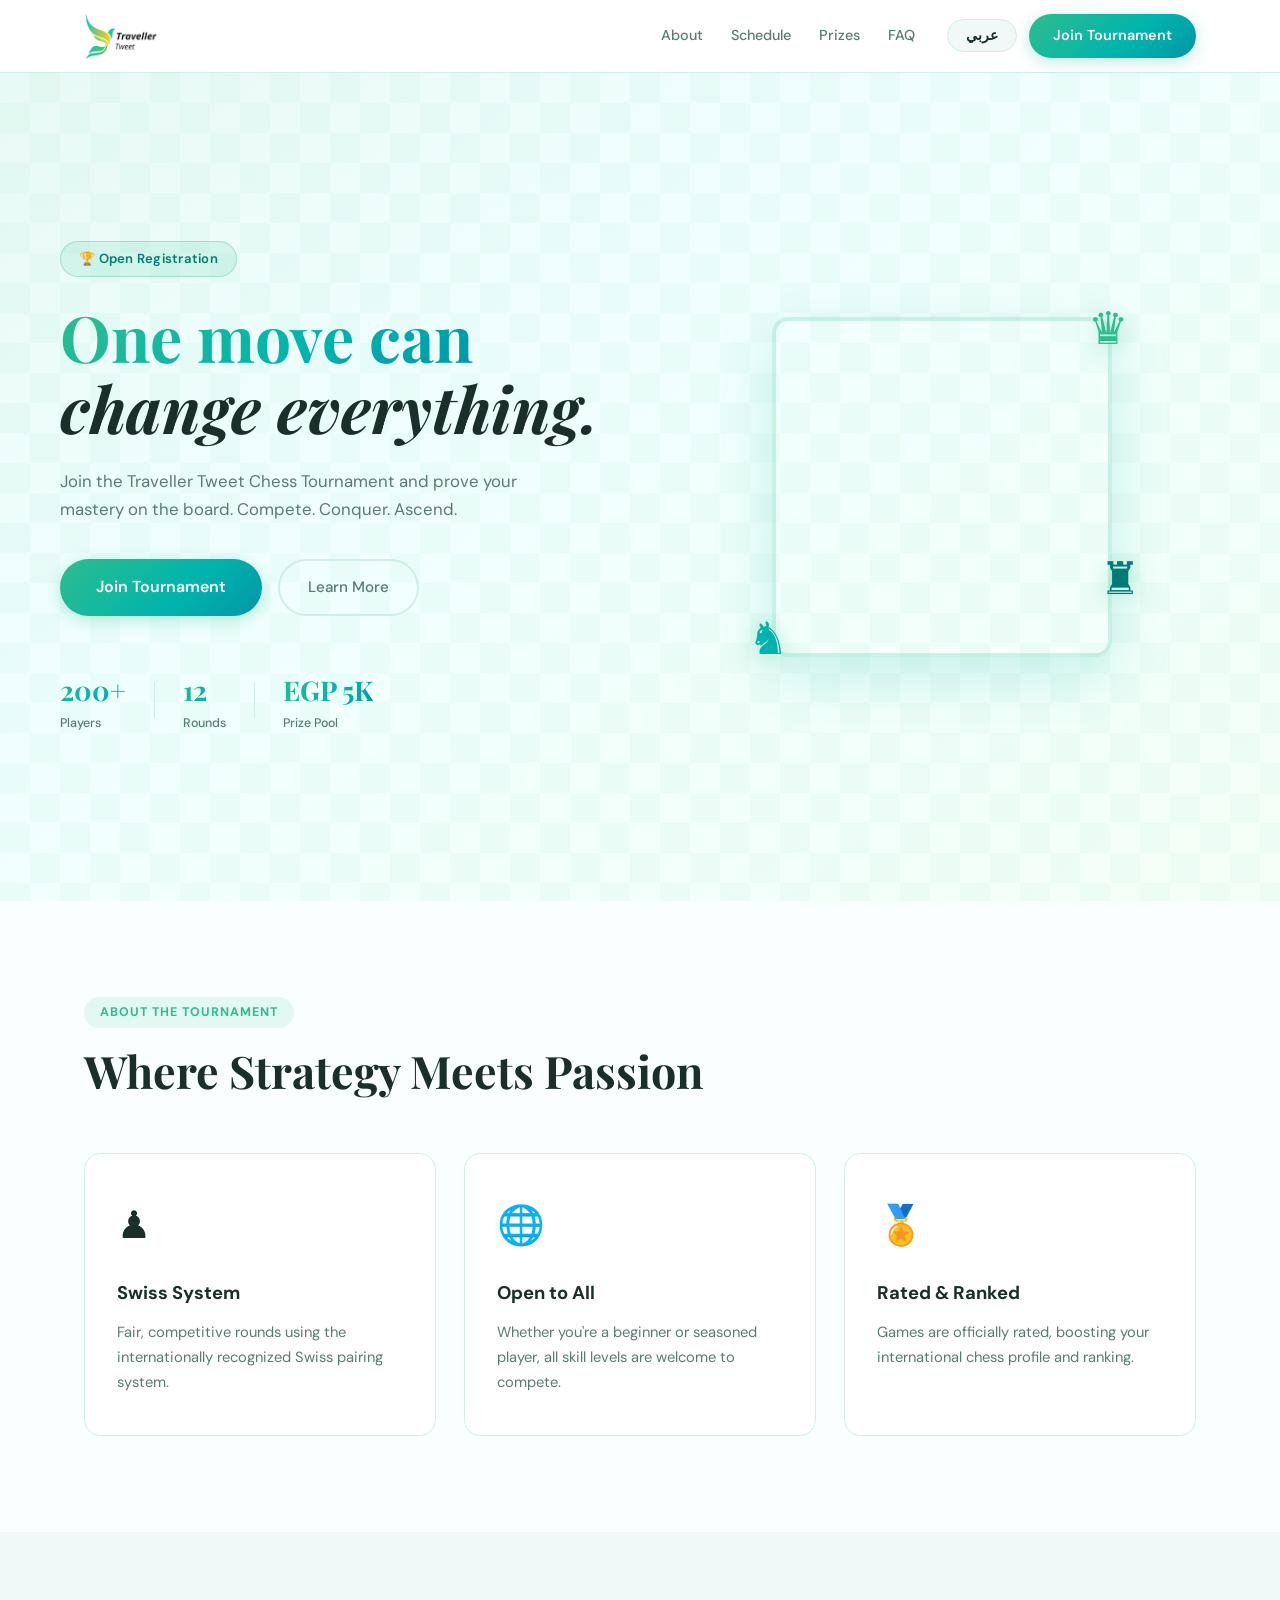
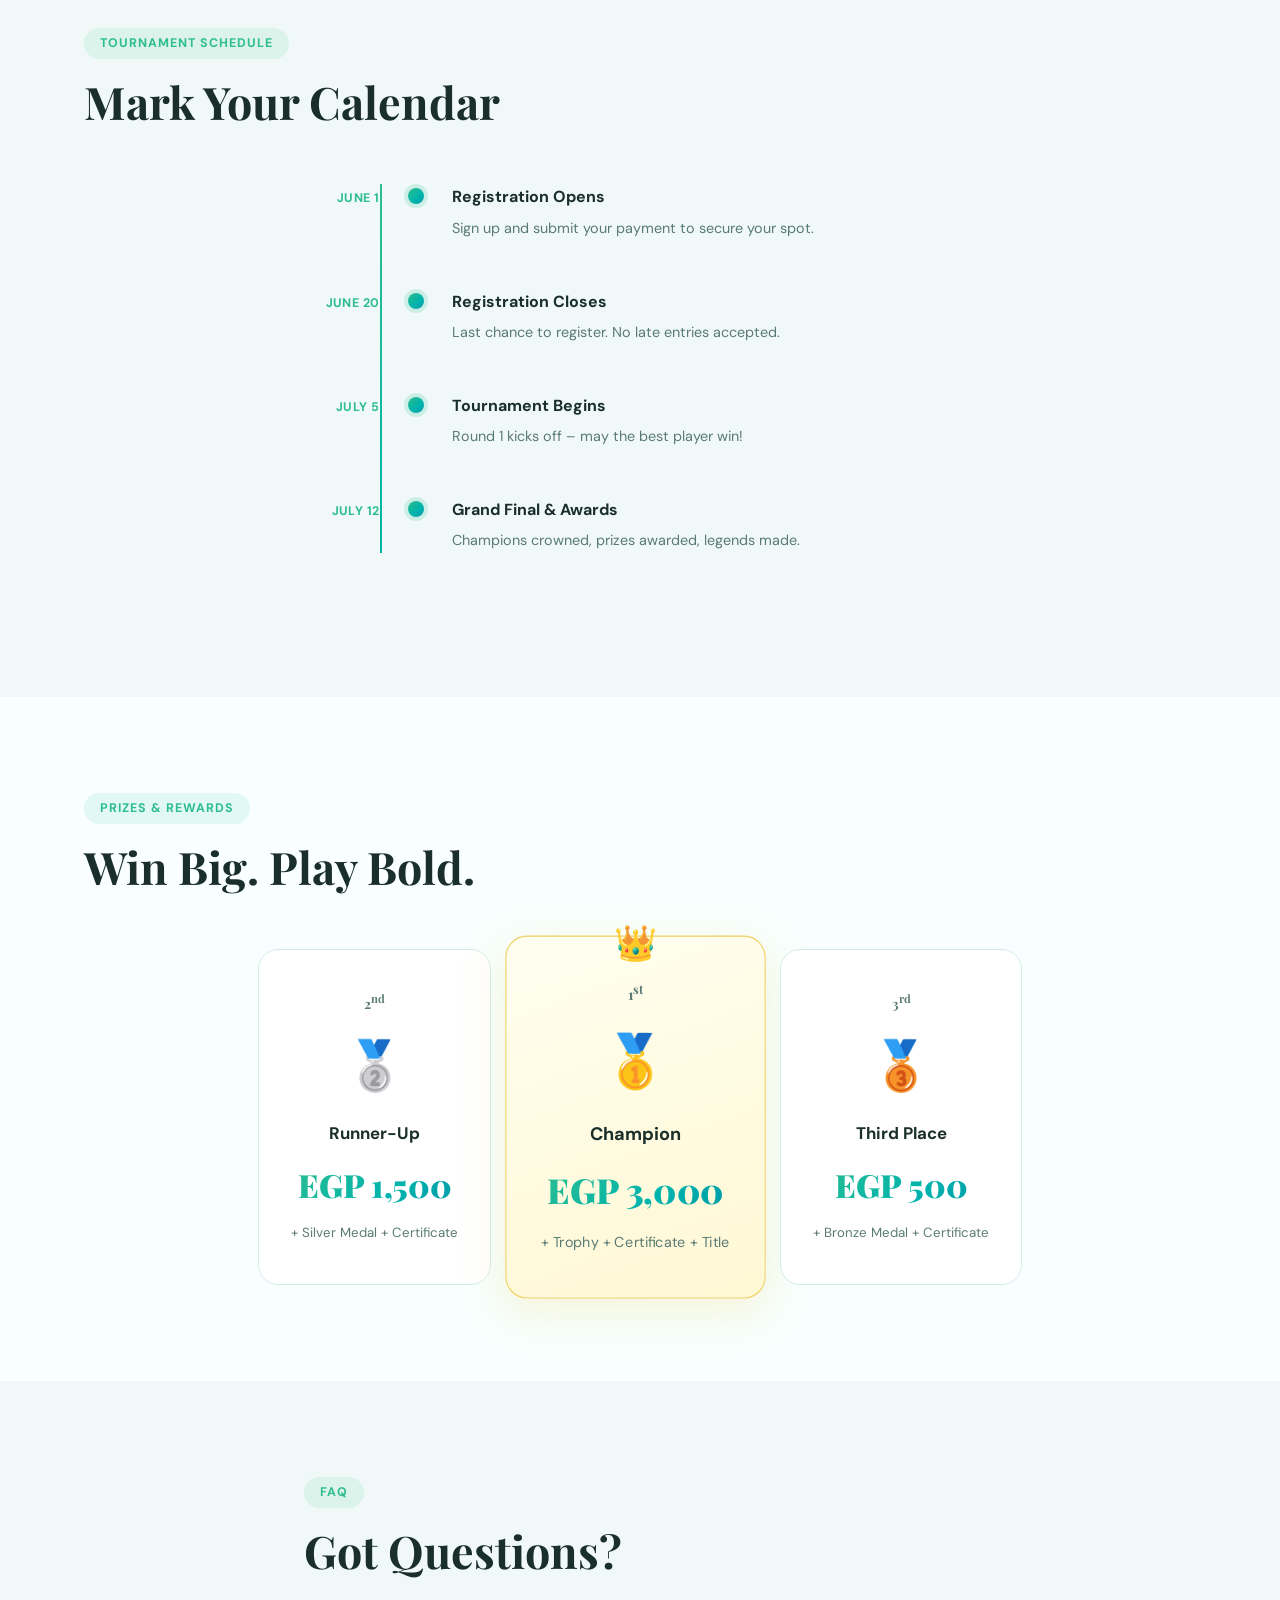
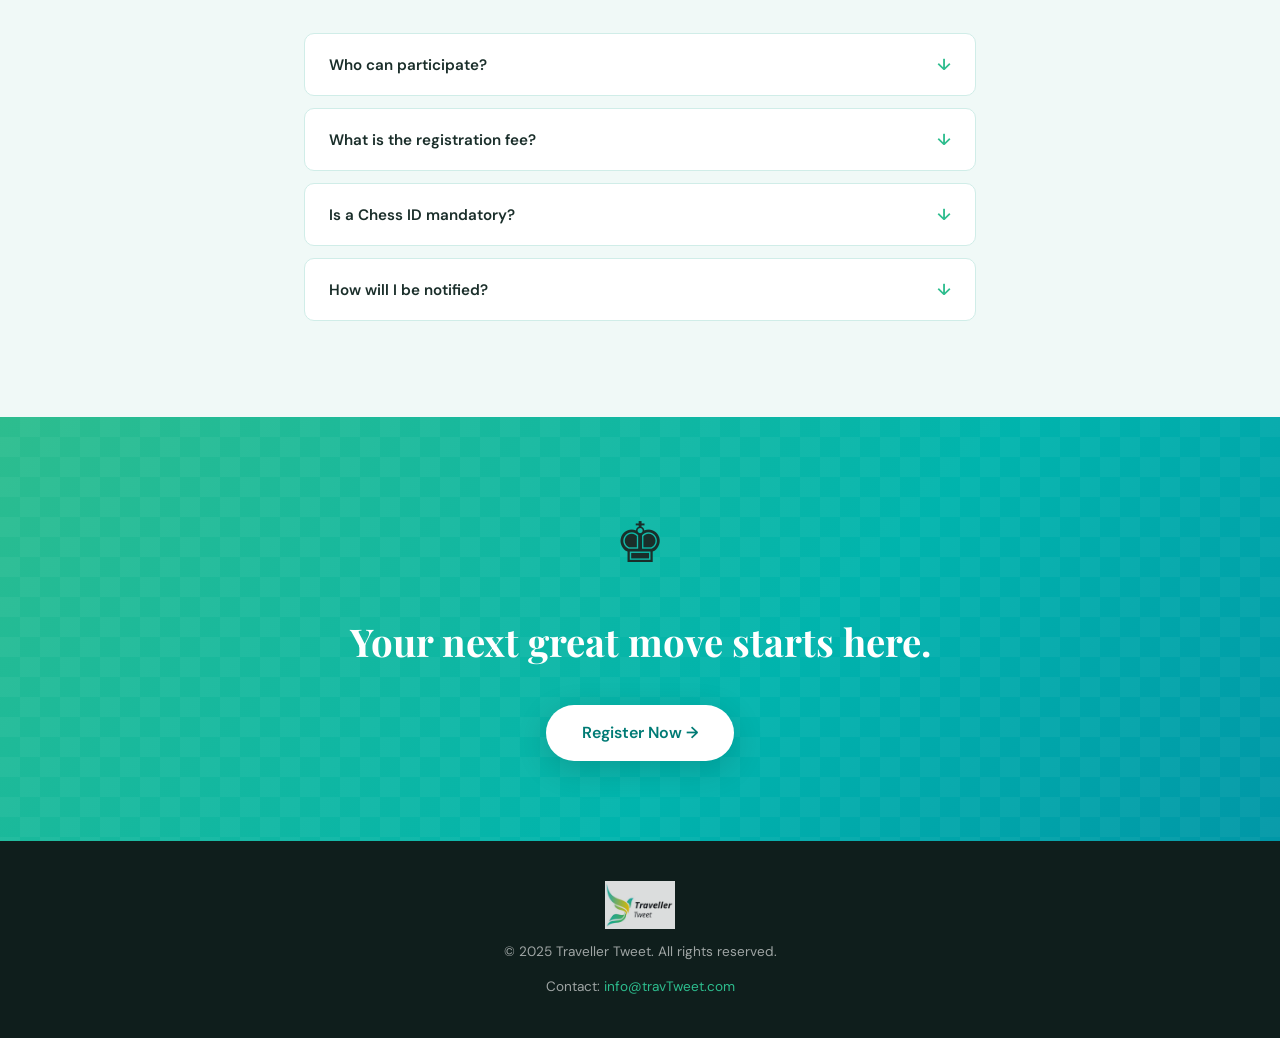
==== index.html @ e6734189 "Add files via upload" ====
<!DOCTYPE html>
<html lang="en" dir="ltr">
<head>
  <meta charset="UTF-8" />
  <meta name="viewport" content="width=device-width, initial-scale=1.0"/>
  <title>Traveller Tweet – Chess Tournament</title>
  <link rel="stylesheet" href="style.css"/>
  <link href="https://fonts.googleapis.com/css2?family=Playfair+Display:wght@700;900&family=DM+Sans:wght@300;400;500;600&family=Cairo:wght@400;600;700;900&display=swap" rel="stylesheet"/>
</head>
<body class="fade-in">

  <!-- ===== HEADER ===== -->
  <header class="site-header">
    <div class="header-inner">
      <a href="index.html" class="logo-link">
        <img src="header-logo.jpg" alt="Traveller Tweet Logo" class="logo-img"/>
      </a>
      <nav class="main-nav">
        <a href="#about"    data-en="About"        data-ar="عن البطولة">About</a>
        <a href="#schedule" data-en="Schedule"     data-ar="الجدول">Schedule</a>
        <a href="#prizes"   data-en="Prizes"       data-ar="الجوائز">Prizes</a>
        <a href="#faq"      data-en="FAQ"          data-ar="الأسئلة">FAQ</a>
      </nav>
      <div class="header-actions">
        <button class="lang-btn" id="langBtn" onclick="toggleLang()">عربي</button>
        <a href="join.html" class="btn-primary" data-en="Join Tournament" data-ar="انضم للبطولة">Join Tournament</a>
      </div>
      <button class="hamburger" id="hamburger" onclick="toggleMenu()">
        <span></span><span></span><span></span>
      </button>
    </div>
    <div class="mobile-menu" id="mobileMenu">
      <a href="#about"    data-en="About"        data-ar="عن البطولة">About</a>
      <a href="#schedule" data-en="Schedule"     data-ar="الجدول">Schedule</a>
      <a href="#prizes"   data-en="Prizes"       data-ar="الجوائز">Prizes</a>
      <a href="#faq"      data-en="FAQ"          data-ar="الأسئلة">FAQ</a>
      <a href="join.html" class="btn-primary mobile-cta" data-en="Join Tournament" data-ar="انضم للبطولة">Join Tournament</a>
    </div>
  </header>

  <!-- ===== HERO ===== -->
  <section class="hero">
    <div class="chess-bg"></div>
    <div class="hero-content">
      <div class="hero-badge" data-en="🏆 Open Registration" data-ar="🏆 التسجيل مفتوح">🏆 Open Registration</div>
      <h1 class="hero-title">
        <span class="gradient-text" data-en="One move can" data-ar="حركة واحدة">One move can</span><br/>
        <span class="hero-accent" data-en="change everything." data-ar="ممكن تغيّر كل حاجة">change everything.</span>
      </h1>
      <p class="hero-sub" data-en="Join the Traveller Tweet Chess Tournament and prove your mastery on the board. Compete. Conquer. Ascend." data-ar="انضم لبطولة Traveller Tweet للشطرنج وأثبت تفوقك على الرقعة. نافس. تغلب. ارتقِ.">
        Join the Traveller Tweet Chess Tournament and prove your mastery on the board. Compete. Conquer. Ascend.
      </p>
      <div class="hero-btns">
        <a href="join.html" class="btn-primary btn-lg" data-en="Join Tournament" data-ar="انضم للبطولة">Join Tournament</a>
        <a href="#about" class="btn-ghost" data-en="Learn More" data-ar="اعرف أكتر">Learn More</a>
      </div>
      <div class="hero-stats">
        <div class="stat"><span class="stat-num">200+</span><span class="stat-lbl" data-en="Players" data-ar="لاعبين">Players</span></div>
        <div class="stat-div"></div>
        <div class="stat"><span class="stat-num">12</span><span class="stat-lbl" data-en="Rounds" data-ar="جولات">Rounds</span></div>
        <div class="stat-div"></div>
        <div class="stat"><span class="stat-num">EGP 5K</span><span class="stat-lbl" data-en="Prize Pool" data-ar="جائزة كبرى">Prize Pool</span></div>
      </div>
    </div>
    <div class="hero-board">
      <div class="board-wrap">
        <div class="mini-board" id="miniBoard"></div>
        <div class="piece-float piece-1">♛</div>
        <div class="piece-float piece-2">♞</div>
        <div class="piece-float piece-3">♜</div>
      </div>
    </div>
  </section>

  <!-- ===== ABOUT ===== -->
  <section class="about section" id="about">
    <div class="container">
      <div class="section-label" data-en="About the Tournament" data-ar="عن البطولة">About the Tournament</div>
      <h2 data-en="Where Strategy Meets Passion" data-ar="حيث تلتقي الاستراتيجية بالشغف">Where Strategy Meets Passion</h2>
      <div class="about-grid">
        <div class="about-card">
          <div class="about-icon">♟</div>
          <h3 data-en="Swiss System" data-ar="نظام سويسري">Swiss System</h3>
          <p data-en="Fair, competitive rounds using the internationally recognized Swiss pairing system." data-ar="جولات عادلة وتنافسية باستخدام نظام التزاوج السويسري المعترف به دوليًا.">Fair, competitive rounds using the internationally recognized Swiss pairing system.</p>
        </div>
        <div class="about-card">
          <div class="about-icon">🌐</div>
          <h3 data-en="Open to All" data-ar="مفتوح للجميع">Open to All</h3>
          <p data-en="Whether you're a beginner or seasoned player, all skill levels are welcome to compete." data-ar="سواء كنت مبتدئًا أو لاعبًا محترفًا، جميع المستويات مرحب بها.">Whether you're a beginner or seasoned player, all skill levels are welcome to compete.</p>
        </div>
        <div class="about-card">
          <div class="about-icon">🏅</div>
          <h3 data-en="Rated & Ranked" data-ar="مصنّف ومرتّب">Rated & Ranked</h3>
          <p data-en="Games are officially rated, boosting your international chess profile and ranking." data-ar="الألعاب مصنّفة رسميًا مما يعزز ملفك الدولي في الشطرنج.">Games are officially rated, boosting your international chess profile and ranking.</p>
        </div>
      </div>
    </div>
  </section>

  <!-- ===== SCHEDULE ===== -->
  <section class="schedule section alt-bg" id="schedule">
    <div class="container">
      <div class="section-label" data-en="Tournament Schedule" data-ar="جدول البطولة">Tournament Schedule</div>
      <h2 data-en="Mark Your Calendar" data-ar="ضع علامة في تقويمك">Mark Your Calendar</h2>
      <div class="timeline">
        <div class="timeline-item">
          <div class="t-date">June 1</div>
          <div class="t-dot"></div>
          <div class="t-info">
            <h4 data-en="Registration Opens" data-ar="فتح التسجيل">Registration Opens</h4>
            <p data-en="Sign up and submit your payment to secure your spot." data-ar="سجل وادفع رسوم المشاركة لتأمين مكانك.">Sign up and submit your payment to secure your spot.</p>
          </div>
        </div>
        <div class="timeline-item">
          <div class="t-date">June 20</div>
          <div class="t-dot"></div>
          <div class="t-info">
            <h4 data-en="Registration Closes" data-ar="إغلاق التسجيل">Registration Closes</h4>
            <p data-en="Last chance to register. No late entries accepted." data-ar="آخر فرصة للتسجيل. لا يُقبل التسجيل المتأخر.">Last chance to register. No late entries accepted.</p>
          </div>
        </div>
        <div class="timeline-item">
          <div class="t-date">July 5</div>
          <div class="t-dot"></div>
          <div class="t-info">
            <h4 data-en="Tournament Begins" data-ar="انطلاق البطولة">Tournament Begins</h4>
            <p data-en="Round 1 kicks off – may the best player win!" data-ar="انطلاق الجولة الأولى – فليفز الأفضل!">Round 1 kicks off – may the best player win!</p>
          </div>
        </div>
        <div class="timeline-item">
          <div class="t-date">July 12</div>
          <div class="t-dot"></div>
          <div class="t-info">
            <h4 data-en="Grand Final & Awards" data-ar="النهائي الكبير والجوائز">Grand Final & Awards</h4>
            <p data-en="Champions crowned, prizes awarded, legends made." data-ar="تتويج الأبطال وتسليم الجوائز وصناعة الأساطير.">Champions crowned, prizes awarded, legends made.</p>
          </div>
        </div>
      </div>
    </div>
  </section>

  <!-- ===== PRIZES ===== -->
  <section class="prizes section" id="prizes">
    <div class="container">
      <div class="section-label" data-en="Prizes & Rewards" data-ar="الجوائز والمكافآت">Prizes & Rewards</div>
      <h2 data-en="Win Big. Play Bold." data-ar="افوز كبير. العب بجرأة.">Win Big. Play Bold.</h2>
      <div class="prizes-grid">
        <div class="prize-card silver">
          <div class="prize-rank">2<sup>nd</sup></div>
          <div class="prize-icon">🥈</div>
          <div class="prize-name" data-en="Runner-Up" data-ar="المركز الثاني">Runner-Up</div>
          <div class="prize-amt">EGP 1,500</div>
          <p data-en="+ Silver Medal + Certificate" data-ar="+ ميدالية فضية + شهادة">+ Silver Medal + Certificate</p>
        </div>
        <div class="prize-card gold">
          <div class="prize-crown">👑</div>
          <div class="prize-rank">1<sup>st</sup></div>
          <div class="prize-icon">🥇</div>
          <div class="prize-name" data-en="Champion" data-ar="البطل">Champion</div>
          <div class="prize-amt">EGP 3,000</div>
          <p data-en="+ Trophy + Certificate + Title" data-ar="+ كأس + شهادة + لقب">+ Trophy + Certificate + Title</p>
        </div>
        <div class="prize-card bronze">
          <div class="prize-rank">3<sup>rd</sup></div>
          <div class="prize-icon">🥉</div>
          <div class="prize-name" data-en="Third Place" data-ar="المركز الثالث">Third Place</div>
          <div class="prize-amt">EGP 500</div>
          <p data-en="+ Bronze Medal + Certificate" data-ar="+ ميدالية برونزية + شهادة">+ Bronze Medal + Certificate</p>
        </div>
      </div>
    </div>
  </section>

  <!-- ===== FAQ ===== -->
  <section class="faq section alt-bg" id="faq">
    <div class="container faq-container">
      <div class="section-label" data-en="FAQ" data-ar="الأسئلة الشائعة">FAQ</div>
      <h2 data-en="Got Questions?" data-ar="لديك أسئلة؟">Got Questions?</h2>
      <div class="faq-list">
        <div class="faq-item">
          <button class="faq-q" onclick="toggleFaq(this)">
            <span data-en="Who can participate?" data-ar="من يمكنه المشاركة؟">Who can participate?</span>
            <span class="faq-arrow">↓</span>
          </button>
          <div class="faq-a" data-en="Anyone who loves chess! The tournament is open to all ages and skill levels." data-ar="أي شخص يحب الشطرنج! البطولة مفتوحة لجميع الأعمار والمستويات.">Anyone who loves chess! The tournament is open to all ages and skill levels.</div>
        </div>
        <div class="faq-item">
          <button class="faq-q" onclick="toggleFaq(this)">
            <span data-en="What is the registration fee?" data-ar="كم رسوم التسجيل؟">What is the registration fee?</span>
            <span class="faq-arrow">↓</span>
          </button>
          <div class="faq-a" data-en="Registration fee details are provided upon sign-up. Payment is via Vodafone Cash." data-ar="تفاصيل رسوم التسجيل تُقدَّم عند التسجيل. الدفع عبر فودافون كاش.">Registration fee details are provided upon sign-up. Payment is via Vodafone Cash.</div>
        </div>
        <div class="faq-item">
          <button class="faq-q" onclick="toggleFaq(this)">
            <span data-en="Is a Chess ID mandatory?" data-ar="هل رقم الشطرنج إلزامي؟">Is a Chess ID mandatory?</span>
            <span class="faq-arrow">↓</span>
          </button>
          <div class="faq-a" data-en="No, Chess ID is optional. You can still participate without one." data-ar="لا، رقم الشطرنج اختياري. يمكنك المشاركة بدونه.">No, Chess ID is optional. You can still participate without one.</div>
        </div>
        <div class="faq-item">
          <button class="faq-q" onclick="toggleFaq(this)">
            <span data-en="How will I be notified?" data-ar="كيف سيتم إخطاري؟">How will I be notified?</span>
            <span class="faq-arrow">↓</span>
          </button>
          <div class="faq-a" data-en="Once registered, you'll receive a confirmation. Updates are posted on our social channels." data-ar="بعد التسجيل ستتلقى تأكيدًا. يتم نشر التحديثات على قنواتنا الاجتماعية.">Once registered, you'll receive a confirmation. Updates are posted on our social channels.</div>
        </div>
      </div>
    </div>
  </section>

  <!-- ===== CTA BANNER ===== -->
  <section class="cta-banner">
    <div class="container cta-inner">
      <div class="cta-chess-piece">♚</div>
      <h2 data-en="Your next great move starts here." data-ar="خطوتك الكبيرة القادمة تبدأ من هنا.">Your next great move starts here.</h2>
      <a href="join.html" class="btn-primary btn-lg" data-en="Register Now →" data-ar="سجّل الآن →">Register Now →</a>
    </div>
  </section>

  <!-- ===== FOOTER ===== -->
  <footer class="site-footer">
    <div class="container footer-inner">
      <img src="header-logo.jpg" alt="Traveller Tweet" class="footer-logo"/>
      <p data-en="© 2025 Traveller Tweet. All rights reserved." data-ar="© 2025 Traveller Tweet. جميع الحقوق محفوظة.">© 2025 Traveller Tweet. All rights reserved.</p>
      <p class="footer-contact">
        <span data-en="Contact:" data-ar="تواصل:">Contact:</span>
        <a href="mailto:info@travTweet.com">info@travTweet.com</a>
      </p>
    </div>
  </footer>

  <script src="script.js"></script>
</body>
</html>
---- style.css ----
/* ===================================================
   TRAVELLER TWEET – CHESS TOURNAMENT
   style.css
=================================================== */

/* ---- VARIABLES ---- */
:root {
  --green:       #2DBD8E;
  --teal:        #00B4AD;
  --yellow:      #D4E24A;
  --dark-teal:   #007B75;
  --grad:        linear-gradient(135deg, #2DBD8E 0%, #00B4AD 60%, #0097A7 100%);
  --grad-hero:   linear-gradient(145deg, #e8faf5 0%, #f0fffe 40%, #f5fff8 100%);
  --bg:          #f8fffe;
  --bg-alt:      #f0f9f7;
  --text:        #1a2e2a;
  --text-muted:  #5a7a74;
  --border:      #d0ede8;
  --white:       #ffffff;
  --shadow:      0 8px 32px rgba(0, 180, 173, 0.12);
  --shadow-lg:   0 20px 60px rgba(0, 180, 173, 0.18);
  --radius:      16px;
  --radius-sm:   10px;
  --font-display: 'Playfair Display', Georgia, serif;
  --font-body:    'DM Sans', sans-serif;
  --font-arabic:  'Cairo', 'DM Sans', sans-serif;
}

/* ---- RESET ---- */
*, *::before, *::after { box-sizing: border-box; margin: 0; padding: 0; }
html { scroll-behavior: smooth; }
body {
  font-family: var(--font-body);
  background: var(--bg);
  color: var(--text);
  line-height: 1.65;
  overflow-x: hidden;
}
[lang="ar"] body, body.rtl { font-family: var(--font-arabic); }
img { max-width: 100%; display: block; }
a { text-decoration: none; color: inherit; }

/* ---- FADE IN ---- */
.fade-in { animation: fadeIn 0.7s ease both; }
@keyframes fadeIn {
  from { opacity: 0; transform: translateY(18px); }
  to   { opacity: 1; transform: translateY(0); }
}

/* ---- CONTAINER ---- */
.container {
  max-width: 1160px;
  margin: 0 auto;
  padding: 0 24px;
}

/* ---- CHESS BACKGROUND ---- */
.chess-bg, .chess-bg-light {
  position: absolute;
  inset: 0;
  pointer-events: none;
  z-index: 0;
}
.chess-bg {
  background-image:
    repeating-conic-gradient(rgba(45,189,142,0.04) 0% 25%, transparent 0% 50%);
  background-size: 60px 60px;
}
.chess-bg-light {
  background-image:
    repeating-conic-gradient(rgba(45,189,142,0.05) 0% 25%, transparent 0% 50%);
  background-size: 40px 40px;
}

/* ===================================================
   HEADER
=================================================== */
.site-header {
  position: sticky;
  top: 0;
  z-index: 100;
  background: rgba(255,255,255,0.92);
  backdrop-filter: blur(16px);
  border-bottom: 1px solid var(--border);
  transition: box-shadow 0.3s;
}
.site-header.scrolled { box-shadow: var(--shadow); }

.header-inner {
  max-width: 1160px;
  margin: 0 auto;
  padding: 0 24px;
  height: 72px;
  display: flex;
  align-items: center;
  gap: 32px;
}

.logo-link { display: flex; align-items: center; flex-shrink: 0; }
.logo-img { height: 52px; width: auto; object-fit: contain; }

.main-nav {
  display: flex;
  gap: 28px;
  margin-left: auto;
}
.main-nav a {
  font-size: 0.9rem;
  font-weight: 500;
  color: var(--text-muted);
  transition: color 0.2s;
  position: relative;
}
.main-nav a::after {
  content: '';
  position: absolute;
  bottom: -4px; left: 0;
  width: 0; height: 2px;
  background: var(--grad);
  border-radius: 2px;
  transition: width 0.25s;
}
.main-nav a:hover { color: var(--green); }
.main-nav a:hover::after { width: 100%; }

.header-actions { display: flex; align-items: center; gap: 12px; }

/* Lang Button */
.lang-btn {
  background: var(--bg-alt);
  border: 1.5px solid var(--border);
  color: var(--text);
  padding: 7px 18px;
  border-radius: 40px;
  font-size: 0.85rem;
  font-weight: 600;
  cursor: pointer;
  transition: all 0.25s;
  font-family: inherit;
}
.lang-btn:hover {
  background: var(--grad);
  color: #fff;
  border-color: transparent;
}

/* Primary Button */
.btn-primary {
  display: inline-flex;
  align-items: center;
  gap: 6px;
  background: var(--grad);
  color: #fff;
  padding: 10px 24px;
  border-radius: 40px;
  font-weight: 600;
  font-size: 0.9rem;
  border: none;
  cursor: pointer;
  transition: transform 0.22s, box-shadow 0.22s, opacity 0.22s;
  box-shadow: 0 4px 16px rgba(45,189,142,0.3);
  font-family: inherit;
  white-space: nowrap;
}
.btn-primary:hover {
  transform: translateY(-2px);
  box-shadow: 0 8px 28px rgba(45,189,142,0.4);
}
.btn-primary.btn-lg {
  padding: 15px 36px;
  font-size: 1rem;
  border-radius: 50px;
}
.btn-primary.btn-submit {
  width: 100%;
  justify-content: center;
  margin-top: 8px;
  font-size: 1rem;
}

/* Ghost Button */
.btn-ghost {
  display: inline-flex;
  align-items: center;
  padding: 12px 28px;
  border-radius: 50px;
  border: 2px solid var(--border);
  color: var(--text-muted);
  font-weight: 500;
  font-size: 0.95rem;
  transition: all 0.22s;
}
.btn-ghost:hover { border-color: var(--green); color: var(--green); }

.btn-ghost-sm {
  padding: 7px 18px;
  border-radius: 40px;
  border: 1.5px solid var(--border);
  color: var(--text-muted);
  font-size: 0.85rem;
  font-weight: 500;
  transition: all 0.22s;
}
.btn-ghost-sm:hover { border-color: var(--green); color: var(--green); }

/* Hamburger */
.hamburger {
  display: none;
  flex-direction: column;
  gap: 5px;
  background: none;
  border: none;
  cursor: pointer;
  padding: 6px;
  margin-left: auto;
}
.hamburger span {
  display: block;
  width: 24px; height: 2.5px;
  background: var(--text);
  border-radius: 2px;
  transition: all 0.3s;
}

/* Mobile Menu */
.mobile-menu {
  display: none;
  flex-direction: column;
  gap: 0;
  background: #fff;
  border-top: 1px solid var(--border);
  padding: 8px 0 16px;
}
.mobile-menu a {
  padding: 12px 24px;
  font-weight: 500;
  color: var(--text-muted);
  transition: color 0.2s;
}
.mobile-menu a:hover { color: var(--green); }
.mobile-menu .mobile-cta {
  margin: 12px 24px 0;
  text-align: center;
  justify-content: center;
}
.mobile-menu.open { display: flex; }

/* ===================================================
   HERO
=================================================== */
.hero {
  position: relative;
  min-height: calc(100vh - 72px);
  display: grid;
  grid-template-columns: 1fr 1fr;
  align-items: center;
  gap: 48px;
  padding: 80px 60px 80px;
  background: var(--grad-hero);
  overflow: hidden;
}

.hero-content { position: relative; z-index: 1; }

.hero-badge {
  display: inline-block;
  background: rgba(45,189,142,0.12);
  color: var(--dark-teal);
  border: 1.5px solid rgba(45,189,142,0.3);
  padding: 6px 18px;
  border-radius: 40px;
  font-size: 0.82rem;
  font-weight: 600;
  letter-spacing: 0.02em;
  margin-bottom: 24px;
  animation: fadeIn 0.6s ease 0.1s both;
}

.hero-title {
  font-family: var(--font-display);
  font-size: clamp(2.4rem, 5vw, 4rem);
  line-height: 1.12;
  margin-bottom: 24px;
  animation: fadeIn 0.6s ease 0.2s both;
}
.gradient-text {
  background: var(--grad);
  -webkit-background-clip: text;
  -webkit-text-fill-color: transparent;
  background-clip: text;
}
.hero-accent {
  color: var(--text);
  font-style: italic;
}

.hero-sub {
  font-size: 1.05rem;
  color: var(--text-muted);
  max-width: 480px;
  margin-bottom: 36px;
  animation: fadeIn 0.6s ease 0.3s both;
}

.hero-btns {
  display: flex;
  gap: 16px;
  flex-wrap: wrap;
  margin-bottom: 52px;
  animation: fadeIn 0.6s ease 0.4s both;
}

.hero-stats {
  display: flex;
  align-items: center;
  gap: 28px;
  animation: fadeIn 0.6s ease 0.5s both;
}
.stat { display: flex; flex-direction: column; }
.stat-num {
  font-family: var(--font-display);
  font-size: 1.7rem;
  font-weight: 700;
  background: var(--grad);
  -webkit-background-clip: text;
  -webkit-text-fill-color: transparent;
  background-clip: text;
}
.stat-lbl { font-size: 0.78rem; color: var(--text-muted); font-weight: 500; }
.stat-div { width: 1px; height: 36px; background: var(--border); }

/* Hero Board */
.hero-board {
  position: relative;
  z-index: 1;
  display: flex;
  justify-content: center;
  align-items: center;
  animation: fadeIn 0.8s ease 0.3s both;
}
.board-wrap { position: relative; }

.mini-board {
  width: 340px; height: 340px;
  display: grid;
  grid-template-columns: repeat(8, 1fr);
  grid-template-rows: repeat(8, 1fr);
  border-radius: 16px;
  overflow: hidden;
  box-shadow: var(--shadow-lg);
  border: 4px solid rgba(45,189,142,0.2);
}

.piece-float {
  position: absolute;
  font-size: 2.8rem;
  filter: drop-shadow(0 4px 12px rgba(45,189,142,0.4));
  animation: floatPiece 4s ease-in-out infinite;
  user-select: none;
}
.piece-1 { top: -24px; right: -16px; animation-delay: 0s; color: var(--green); }
.piece-2 { bottom: -20px; left: -24px; animation-delay: 1.3s; color: var(--teal); }
.piece-3 { bottom: 40px; right: -28px; animation-delay: 0.7s; color: var(--dark-teal); }

@keyframes floatPiece {
  0%, 100% { transform: translateY(0) rotate(0deg); }
  50%       { transform: translateY(-12px) rotate(5deg); }
}

/* ===================================================
   SECTIONS
=================================================== */
.section { padding: 96px 24px; }
.alt-bg { background: var(--bg-alt); }

.section-label {
  display: inline-block;
  background: rgba(45,189,142,0.1);
  color: var(--green);
  padding: 5px 16px;
  border-radius: 40px;
  font-size: 0.78rem;
  font-weight: 700;
  letter-spacing: 0.08em;
  text-transform: uppercase;
  margin-bottom: 16px;
}

.section h2 {
  font-family: var(--font-display);
  font-size: clamp(1.8rem, 3.5vw, 2.8rem);
  line-height: 1.2;
  margin-bottom: 56px;
}

/* ===================================================
   ABOUT
=================================================== */
.about-grid {
  display: grid;
  grid-template-columns: repeat(3, 1fr);
  gap: 28px;
}
.about-card {
  background: var(--white);
  border: 1px solid var(--border);
  border-radius: var(--radius);
  padding: 40px 32px;
  transition: transform 0.25s, box-shadow 0.25s;
  position: relative;
  overflow: hidden;
}
.about-card::before {
  content: '';
  position: absolute;
  top: 0; left: 0; right: 0;
  height: 3px;
  background: var(--grad);
  transform: scaleX(0);
  transform-origin: left;
  transition: transform 0.35s;
}
.about-card:hover { transform: translateY(-6px); box-shadow: var(--shadow-lg); }
.about-card:hover::before { transform: scaleX(1); }
.about-icon { font-size: 2.4rem; margin-bottom: 20px; }
.about-card h3 { font-size: 1.15rem; font-weight: 700; margin-bottom: 12px; }
.about-card p { color: var(--text-muted); font-size: 0.92rem; line-height: 1.7; }

/* ===================================================
   TIMELINE
=================================================== */
.timeline {
  position: relative;
  max-width: 680px;
  margin: 0 auto;
}
.timeline::before {
  content: '';
  position: absolute;
  left: 80px;
  top: 0; bottom: 0;
  width: 2px;
  background: linear-gradient(to bottom, var(--green), var(--teal));
}
[dir="rtl"] .timeline::before { left: auto; right: 80px; }

.timeline-item {
  display: flex;
  align-items: flex-start;
  gap: 28px;
  margin-bottom: 48px;
  position: relative;
}
.t-date {
  width: 80px;
  flex-shrink: 0;
  font-size: 0.78rem;
  font-weight: 700;
  color: var(--green);
  text-align: right;
  padding-top: 4px;
  text-transform: uppercase;
  letter-spacing: 0.04em;
}
[dir="rtl"] .t-date { text-align: left; }
.t-dot {
  width: 16px; height: 16px;
  border-radius: 50%;
  background: var(--grad);
  flex-shrink: 0;
  margin-top: 4px;
  box-shadow: 0 0 0 4px rgba(45,189,142,0.18);
  position: relative;
  z-index: 1;
}
.t-info h4 { font-size: 1rem; font-weight: 700; margin-bottom: 6px; }
.t-info p { color: var(--text-muted); font-size: 0.9rem; }

/* ===================================================
   PRIZES
=================================================== */
.prizes-grid {
  display: flex;
  justify-content: center;
  align-items: flex-end;
  gap: 24px;
  flex-wrap: wrap;
}
.prize-card {
  background: var(--white);
  border: 1px solid var(--border);
  border-radius: 20px;
  padding: 40px 32px;
  text-align: center;
  min-width: 220px;
  position: relative;
  transition: transform 0.25s, box-shadow 0.25s;
}
.prize-card:hover { transform: translateY(-8px); box-shadow: var(--shadow-lg); }
.prize-card.gold {
  background: linear-gradient(160deg, #fffef0 0%, #fff8d4 100%);
  border-color: #f0d060;
  transform: scale(1.08);
  box-shadow: 0 12px 40px rgba(240,208,96,0.25);
}
.prize-card.gold:hover { transform: scale(1.08) translateY(-8px); }
.prize-crown {
  position: absolute;
  top: -20px; left: 50%;
  transform: translateX(-50%);
  font-size: 2rem;
}
.prize-rank {
  font-family: var(--font-display);
  font-size: 0.85rem;
  color: var(--text-muted);
  margin-bottom: 12px;
  font-weight: 700;
}
.prize-icon { font-size: 3rem; margin-bottom: 14px; }
.prize-name { font-weight: 700; font-size: 1.05rem; margin-bottom: 12px; }
.prize-amt {
  font-family: var(--font-display);
  font-size: 2rem;
  font-weight: 900;
  background: var(--grad);
  -webkit-background-clip: text;
  -webkit-text-fill-color: transparent;
  background-clip: text;
  margin-bottom: 10px;
}
.prize-card p { color: var(--text-muted); font-size: 0.83rem; }

/* ===================================================
   FAQ
=================================================== */
.faq-container { max-width: 720px; }
.faq-list { display: flex; flex-direction: column; gap: 12px; }
.faq-item { background: var(--white); border: 1px solid var(--border); border-radius: var(--radius-sm); overflow: hidden; }
.faq-q {
  width: 100%;
  display: flex;
  justify-content: space-between;
  align-items: center;
  padding: 20px 24px;
  background: none;
  border: none;
  cursor: pointer;
  font-family: inherit;
  font-size: 0.95rem;
  font-weight: 600;
  color: var(--text);
  text-align: left;
  gap: 16px;
}
[dir="rtl"] .faq-q { text-align: right; }
.faq-arrow { font-size: 1rem; color: var(--green); transition: transform 0.3s; flex-shrink: 0; }
.faq-item.open .faq-arrow { transform: rotate(180deg); }
.faq-a {
  max-height: 0;
  overflow: hidden;
  padding: 0 24px;
  color: var(--text-muted);
  font-size: 0.9rem;
  line-height: 1.75;
  transition: max-height 0.4s ease, padding 0.4s ease;
}
.faq-item.open .faq-a { max-height: 200px; padding: 0 24px 20px; }

/* ===================================================
   CTA BANNER
=================================================== */
.cta-banner {
  background: var(--grad);
  padding: 80px 24px;
  text-align: center;
  position: relative;
  overflow: hidden;
}
.cta-banner::before {
  content: '';
  position: absolute;
  inset: 0;
  background-image: repeating-conic-gradient(rgba(255,255,255,0.04) 0% 25%, transparent 0% 50%);
  background-size: 40px 40px;
}
.cta-inner { position: relative; z-index: 1; }
.cta-chess-piece {
  font-size: 3.5rem;
  margin-bottom: 20px;
  display: block;
  animation: floatPiece 3.5s ease-in-out infinite;
}
.cta-banner h2 {
  font-family: var(--font-display);
  font-size: clamp(1.6rem, 3.5vw, 2.4rem);
  color: #fff;
  margin-bottom: 32px;
}
.cta-banner .btn-primary {
  background: #fff;
  color: var(--dark-teal);
  box-shadow: 0 8px 32px rgba(0,0,0,0.15);
}
.cta-banner .btn-primary:hover {
  background: #f0fff9;
  box-shadow: 0 12px 40px rgba(0,0,0,0.2);
}

/* ===================================================
   FOOTER
=================================================== */
.site-footer {
  background: #0f1e1c;
  color: rgba(255,255,255,0.6);
  padding: 40px 24px;
}
.footer-inner {
  display: flex;
  flex-direction: column;
  align-items: center;
  gap: 12px;
  text-align: center;
}
.footer-logo { height: 48px; width: auto; opacity: 0.85; }
.footer-inner p { font-size: 0.85rem; }
.footer-contact a { color: var(--green); }
.footer-contact a:hover { text-decoration: underline; }

/* ===================================================
   JOIN PAGE
=================================================== */
.join-page { background: var(--bg); }

.join-hero {
  position: relative;
  padding: 80px 24px 60px;
  background: var(--grad-hero);
  text-align: center;
  overflow: hidden;
}
.join-hero-content { position: relative; z-index: 1; max-width: 640px; margin: 0 auto; }
.join-hero h1 {
  font-family: var(--font-display);
  font-size: clamp(1.9rem, 4vw, 3rem);
  margin: 16px 0 14px;
  background: var(--grad);
  -webkit-background-clip: text;
  -webkit-text-fill-color: transparent;
  background-clip: text;
}
.join-hero p { color: var(--text-muted); font-size: 1rem; }

/* Form Section */
.form-section { padding: 60px 24px 80px; }
.form-container { max-width: 620px; margin: 0 auto; display: flex; flex-direction: column; gap: 32px; }

/* Payment Box */
.payment-box {
  background: linear-gradient(135deg, #e8fdf6 0%, #e0f8f5 100%);
  border: 2px solid rgba(45,189,142,0.35);
  border-radius: var(--radius);
  padding: 24px 28px;
  display: flex;
  align-items: center;
  gap: 20px;
  flex-wrap: wrap;
}
.payment-icon { font-size: 2.4rem; flex-shrink: 0; }
.payment-info { flex: 1; }
.payment-label { font-size: 0.85rem; color: var(--text-muted); margin-bottom: 6px; font-weight: 500; }
.payment-number {
  font-family: var(--font-display);
  font-size: 1.5rem;
  font-weight: 700;
  background: var(--grad);
  -webkit-background-clip: text;
  -webkit-text-fill-color: transparent;
  background-clip: text;
  direction: ltr; /* always LTR for phone number */
}
.payment-badge {
  display: flex;
  align-items: center;
  gap: 7px;
  background: #cc0000;
  color: #fff;
  padding: 6px 14px;
  border-radius: 40px;
  font-size: 0.78rem;
  font-weight: 700;
}
.vf-dot {
  width: 8px; height: 8px;
  background: #fff;
  border-radius: 50%;
  display: inline-block;
}

/* Form Card */
.reg-form {
  background: var(--white);
  border: 1px solid var(--border);
  border-radius: 20px;
  padding: 40px 36px;
  box-shadow: var(--shadow);
}
.reg-form h2 {
  font-family: var(--font-display);
  font-size: 1.5rem;
  margin-bottom: 28px;
  padding-bottom: 20px;
  border-bottom: 1px solid var(--border);
}

.form-group { margin-bottom: 24px; }
.form-group label {
  display: block;
  font-size: 0.88rem;
  font-weight: 600;
  margin-bottom: 8px;
  color: var(--text);
}
.form-group input[type="text"],
.form-group input[type="date"] {
  width: 100%;
  padding: 13px 16px;
  border: 1.5px solid var(--border);
  border-radius: var(--radius-sm);
  font-size: 0.95rem;
  font-family: inherit;
  background: var(--bg);
  color: var(--text);
  outline: none;
  transition: border-color 0.2s, box-shadow 0.2s;
}
.form-group input:focus {
  border-color: var(--green);
  box-shadow: 0 0 0 3px rgba(45,189,142,0.15);
}
.form-group input.input-err { border-color: #e05252; }

/* Upload */
.upload-area {
  border: 2px dashed var(--border);
  border-radius: var(--radius-sm);
  padding: 36px 24px;
  text-align: center;
  cursor: pointer;
  transition: all 0.25s;
  background: var(--bg-alt);
}
.upload-area:hover, .upload-area.drag-over {
  border-color: var(--green);
  background: rgba(45,189,142,0.05);
}
.upload-area.has-file { border-color: var(--green); border-style: solid; }
.upload-icon { font-size: 2rem; margin-bottom: 10px; }
.upload-text { font-weight: 600; font-size: 0.92rem; margin-bottom: 4px; }
.upload-sub { font-size: 0.8rem; color: var(--text-muted); }
.file-name { margin-top: 10px; font-size: 0.85rem; font-weight: 600; }

/* Error Message */
.err-msg {
  display: none;
  color: #e05252;
  font-size: 0.8rem;
  margin-top: 6px;
}
#fileErr { margin-top: 8px; }

/* Success Card */
.success-card {
  background: var(--white);
  border: 1px solid rgba(45,189,142,0.3);
  border-radius: 20px;
  padding: 60px 40px;
  text-align: center;
  flex-direction: column;
  align-items: center;
  gap: 16px;
  box-shadow: var(--shadow);
  animation: fadeIn 0.5s ease;
}
.success-icon {
  font-size: 4rem;
  background: var(--grad);
  -webkit-background-clip: text;
  -webkit-text-fill-color: transparent;
  background-clip: text;
  margin-bottom: 8px;
}
.success-card h2 {
  font-family: var(--font-display);
  font-size: 2rem;
}
.success-card p {
  color: var(--text-muted);
  max-width: 420px;
  line-height: 1.75;
}

/* ===================================================
   RTL SUPPORT
=================================================== */
[dir="rtl"] .hero { direction: rtl; }
[dir="rtl"] .timeline::before { left: auto; right: 80px; }
[dir="rtl"] .t-date { text-align: left; }
[dir="rtl"] .hero-badge { font-family: var(--font-arabic); }
[dir="rtl"] .hero-title { font-family: var(--font-arabic); font-weight: 900; }
[dir="rtl"] .hero-sub { font-family: var(--font-arabic); }
[dir="rtl"] .section h2 { font-family: var(--font-arabic); }
[dir="rtl"] .cta-banner h2 { font-family: var(--font-arabic); }
[dir="rtl"] .reg-form h2 { font-family: var(--font-arabic); }
[dir="rtl"] .join-hero h1 { font-family: var(--font-arabic); }

/* ===================================================
   RESPONSIVE
=================================================== */
@media (max-width: 900px) {
  .hero {
    grid-template-columns: 1fr;
    padding: 60px 28px;
    text-align: center;
  }
  .hero-sub { margin: 0 auto 32px; }
  .hero-btns { justify-content: center; }
  .hero-stats { justify-content: center; }
  .hero-board { display: none; }
  .about-grid { grid-template-columns: 1fr; gap: 20px; }
  .main-nav { display: none; }
  .header-actions .btn-primary { display: none; }
  .hamburger { display: flex; }
}

@media (max-width: 600px) {
  .section { padding: 64px 20px; }
  .prizes-grid { flex-direction: column; align-items: center; }
  .prize-card.gold { transform: none; }
  .prize-card.gold:hover { transform: translateY(-8px); }
  .reg-form { padding: 28px 20px; }
  .payment-box { flex-direction: column; text-align: center; }
  .timeline::before { left: 20px; }
  [dir="rtl"] .timeline::before { left: auto; right: 20px; }
  .t-date { width: 20px; font-size: 0; }
  .t-date::after { content: '•'; font-size: 0.7rem; }
}
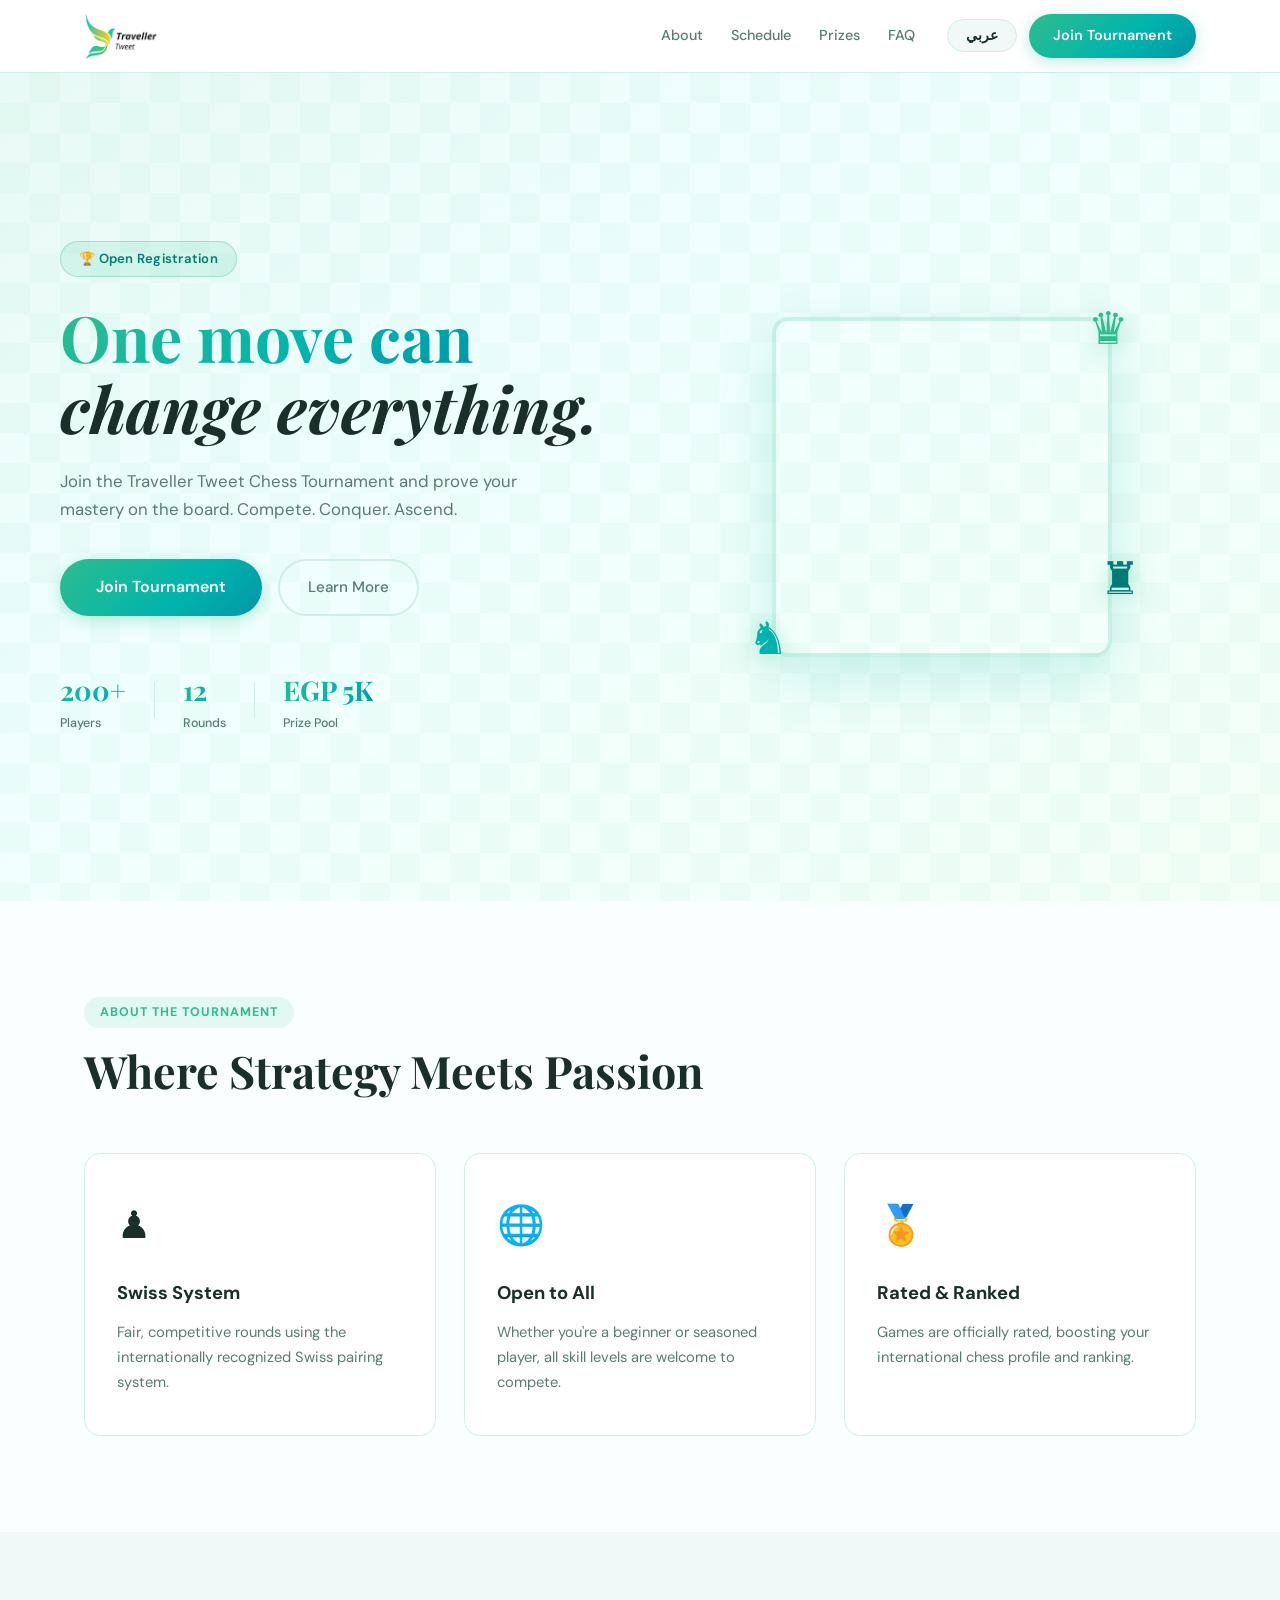
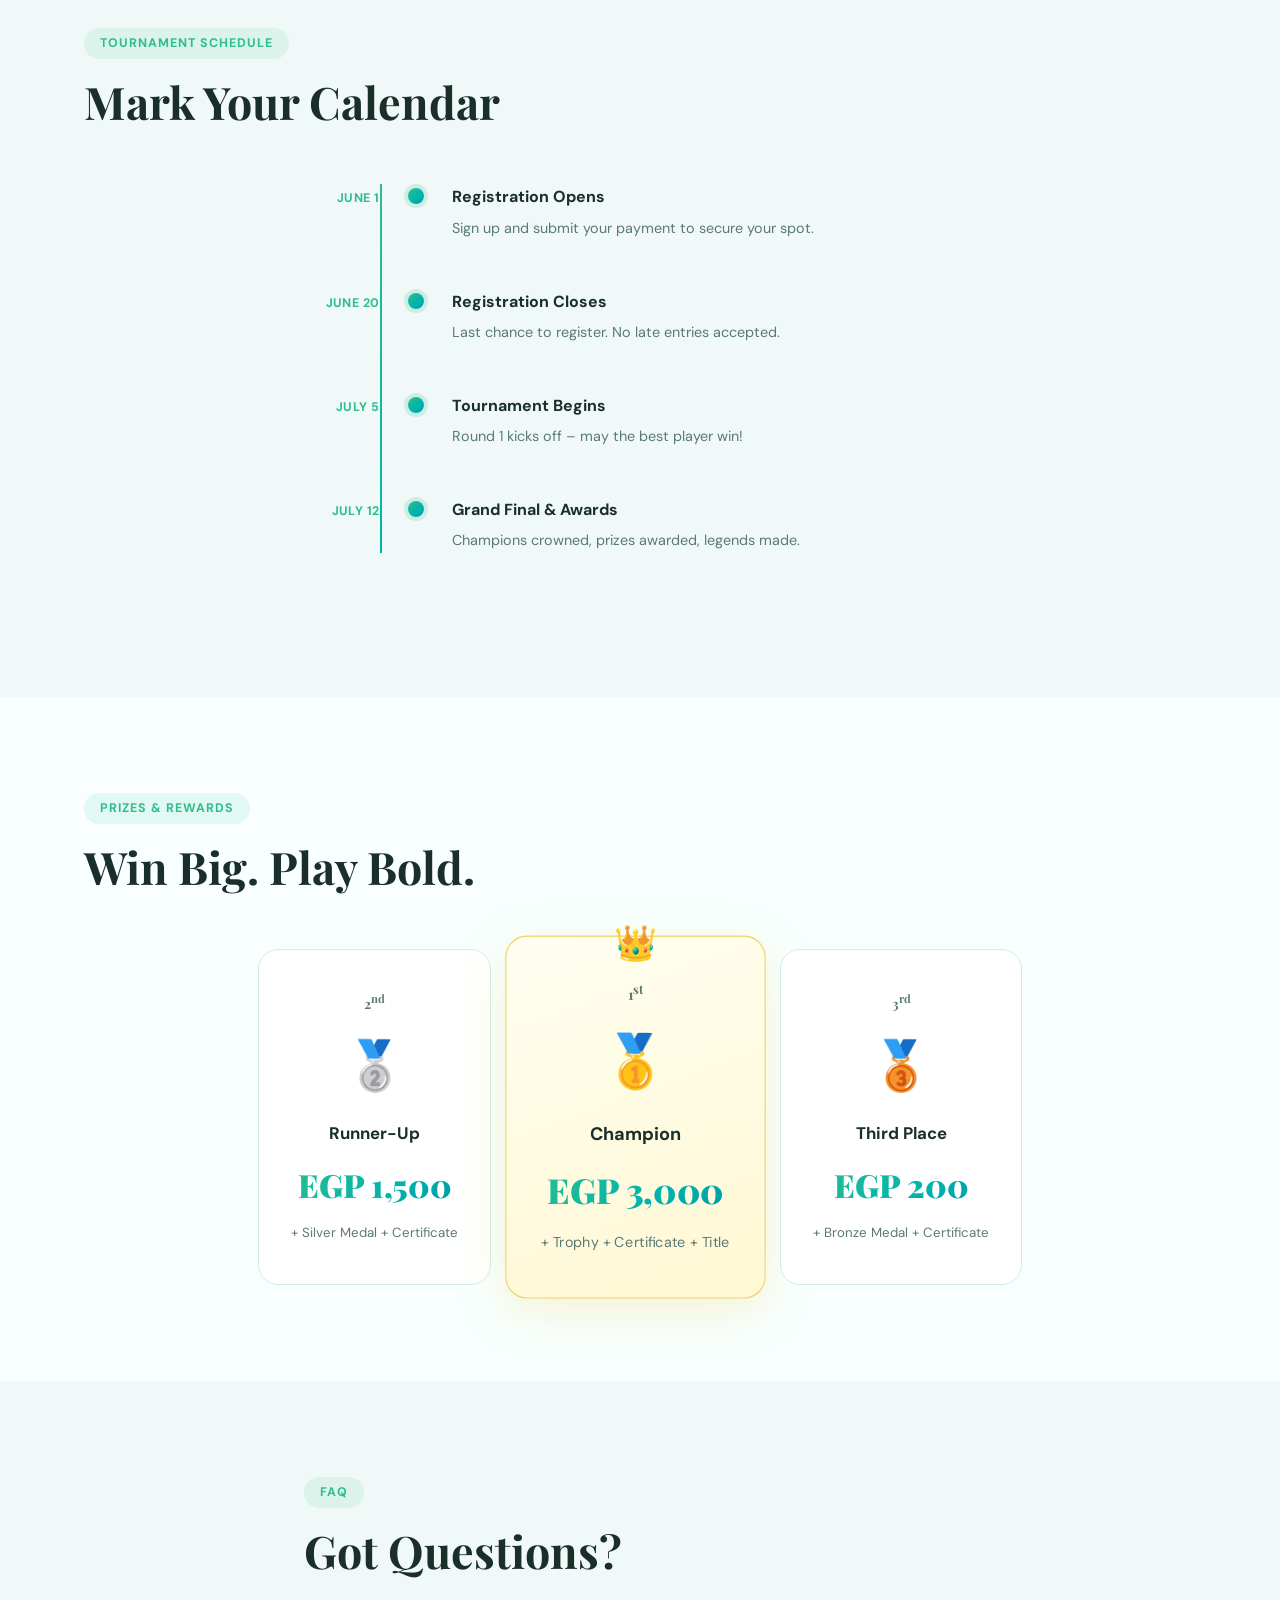
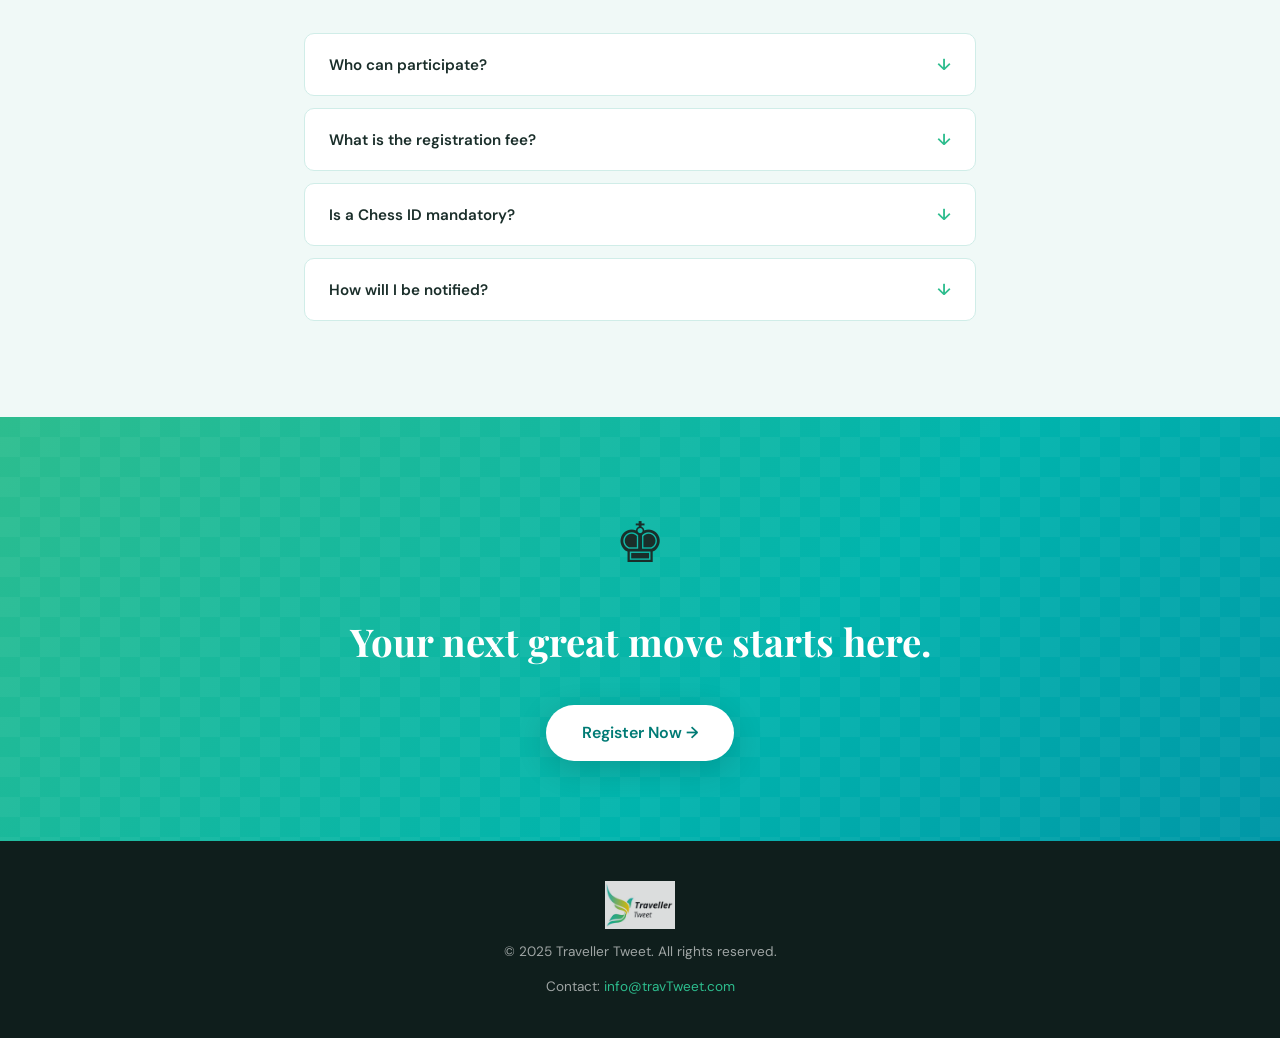
==== commit 1105a0d8: "Update index.html" ====
--- a/index.html
+++ b/index.html
@@ -164,7 +164,7 @@
           <div class="prize-rank">3<sup>rd</sup></div>
           <div class="prize-icon">🥉</div>
           <div class="prize-name" data-en="Third Place" data-ar="المركز الثالث">Third Place</div>
-          <div class="prize-amt">EGP 500</div>
+          <div class="prize-amt">EGP 200</div>
           <p data-en="+ Bronze Medal + Certificate" data-ar="+ ميدالية برونزية + شهادة">+ Bronze Medal + Certificate</p>
         </div>
       </div>
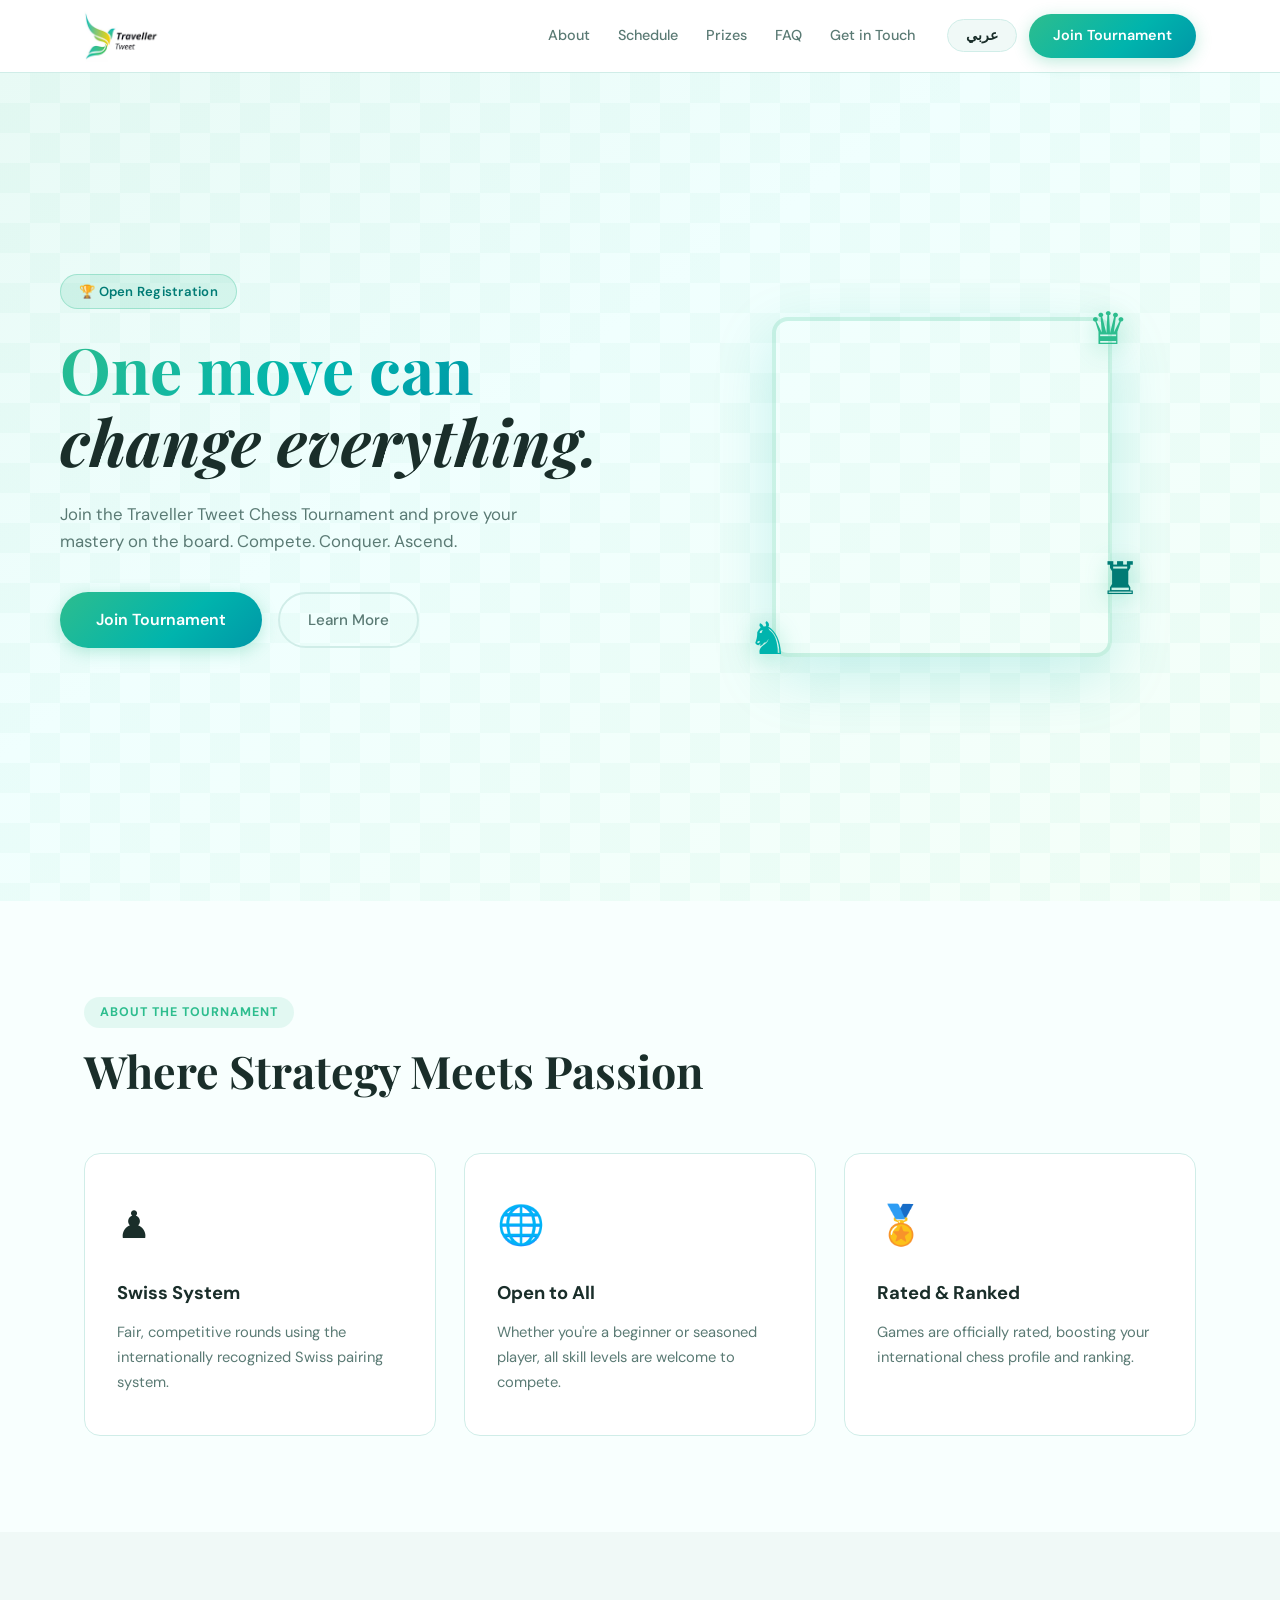
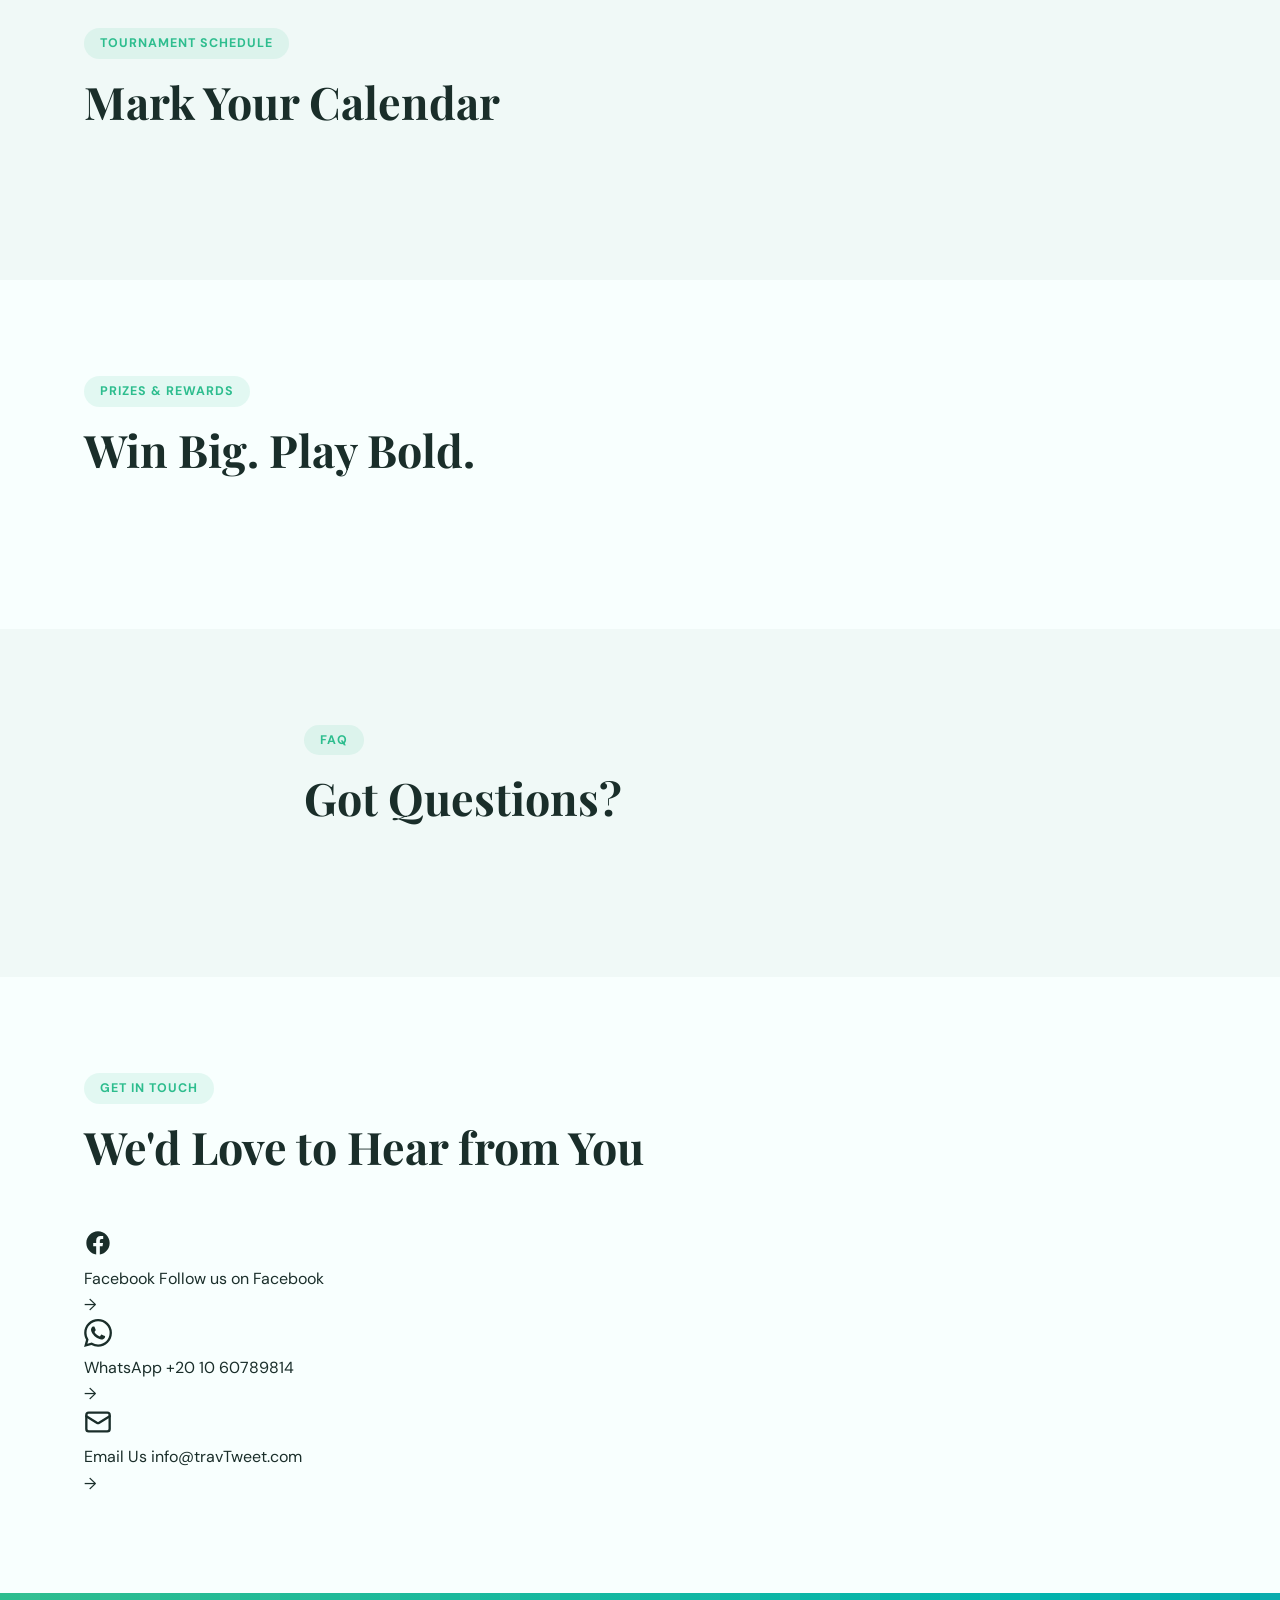
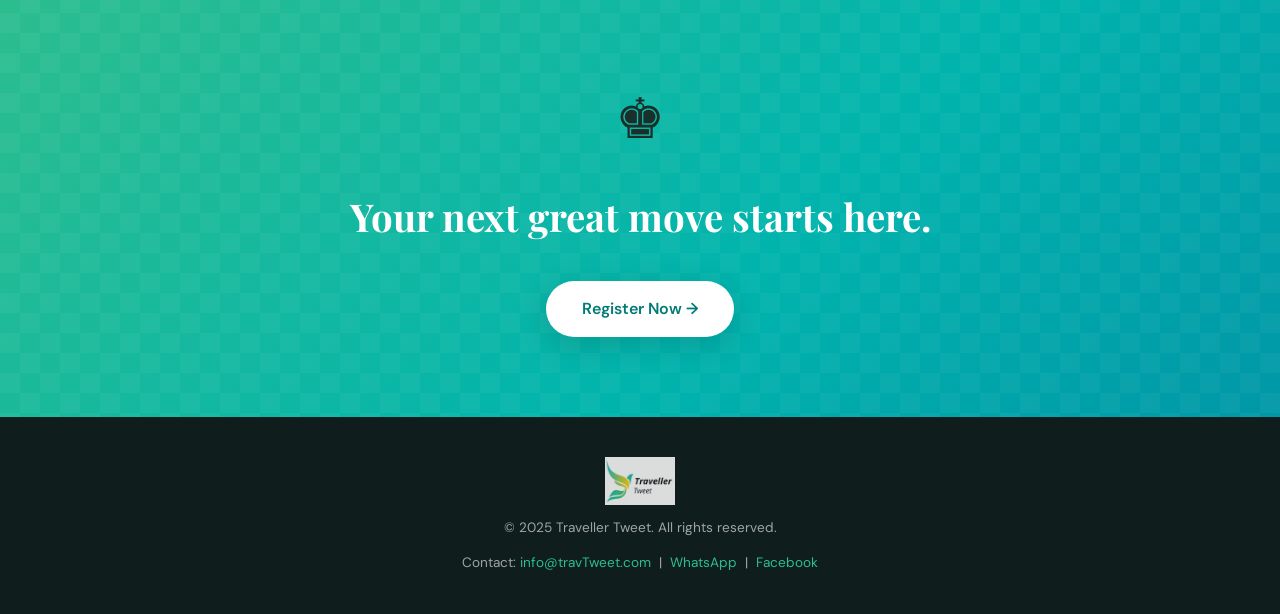
==== commit 458d6f8d: "Add files via upload" ====
--- a/index.html
+++ b/index.html
@@ -16,25 +16,27 @@
         <img src="header-logo.jpg" alt="Traveller Tweet Logo" class="logo-img"/>
       </a>
       <nav class="main-nav">
-        <a href="#about"    data-en="About"        data-ar="عن البطولة">About</a>
-        <a href="#schedule" data-en="Schedule"     data-ar="الجدول">Schedule</a>
-        <a href="#prizes"   data-en="Prizes"       data-ar="الجوائز">Prizes</a>
-        <a href="#faq"      data-en="FAQ"          data-ar="الأسئلة">FAQ</a>
+        <a href="#about"    data-i18n="about">About</a>
+        <a href="#schedule" data-i18n="schedule">Schedule</a>
+        <a href="#prizes"   data-i18n="prizes">Prizes</a>
+        <a href="#faq"      data-i18n="faq">FAQ</a>
+        <a href="#contact"  data-i18n="contactLabel">Get in Touch</a>
       </nav>
       <div class="header-actions">
         <button class="lang-btn" id="langBtn" onclick="toggleLang()">عربي</button>
-        <a href="join.html" class="btn-primary" data-en="Join Tournament" data-ar="انضم للبطولة">Join Tournament</a>
+        <a href="join.html" class="btn-primary" data-i18n="joinTournament">Join Tournament</a>
       </div>
       <button class="hamburger" id="hamburger" onclick="toggleMenu()">
         <span></span><span></span><span></span>
       </button>
     </div>
     <div class="mobile-menu" id="mobileMenu">
-      <a href="#about"    data-en="About"        data-ar="عن البطولة">About</a>
-      <a href="#schedule" data-en="Schedule"     data-ar="الجدول">Schedule</a>
-      <a href="#prizes"   data-en="Prizes"       data-ar="الجوائز">Prizes</a>
-      <a href="#faq"      data-en="FAQ"          data-ar="الأسئلة">FAQ</a>
-      <a href="join.html" class="btn-primary mobile-cta" data-en="Join Tournament" data-ar="انضم للبطولة">Join Tournament</a>
+      <a href="#about"    data-i18n="about">About</a>
+      <a href="#schedule" data-i18n="schedule">Schedule</a>
+      <a href="#prizes"   data-i18n="prizes">Prizes</a>
+      <a href="#faq"      data-i18n="faq">FAQ</a>
+      <a href="#contact"  data-i18n="contactLabel">Get in Touch</a>
+      <a href="join.html" class="btn-primary mobile-cta" data-i18n="joinTournament">Join Tournament</a>
     </div>
   </header>
 
@@ -42,25 +44,20 @@
   <section class="hero">
     <div class="chess-bg"></div>
     <div class="hero-content">
-      <div class="hero-badge" data-en="🏆 Open Registration" data-ar="🏆 التسجيل مفتوح">🏆 Open Registration</div>
+      <div class="hero-badge" data-i18n="heroBadge">🏆 Open Registration</div>
       <h1 class="hero-title">
-        <span class="gradient-text" data-en="One move can" data-ar="حركة واحدة">One move can</span><br/>
-        <span class="hero-accent" data-en="change everything." data-ar="ممكن تغيّر كل حاجة">change everything.</span>
+        <span class="gradient-text" data-i18n="heroLine1">One move can</span><br/>
+        <span class="hero-accent" data-i18n="heroLine2">change everything.</span>
       </h1>
-      <p class="hero-sub" data-en="Join the Traveller Tweet Chess Tournament and prove your mastery on the board. Compete. Conquer. Ascend." data-ar="انضم لبطولة Traveller Tweet للشطرنج وأثبت تفوقك على الرقعة. نافس. تغلب. ارتقِ.">
+      <p class="hero-sub" data-i18n="heroSub">
         Join the Traveller Tweet Chess Tournament and prove your mastery on the board. Compete. Conquer. Ascend.
       </p>
       <div class="hero-btns">
-        <a href="join.html" class="btn-primary btn-lg" data-en="Join Tournament" data-ar="انضم للبطولة">Join Tournament</a>
-        <a href="#about" class="btn-ghost" data-en="Learn More" data-ar="اعرف أكتر">Learn More</a>
-      </div>
-      <div class="hero-stats">
-        <div class="stat"><span class="stat-num">200+</span><span class="stat-lbl" data-en="Players" data-ar="لاعبين">Players</span></div>
-        <div class="stat-div"></div>
-        <div class="stat"><span class="stat-num">12</span><span class="stat-lbl" data-en="Rounds" data-ar="جولات">Rounds</span></div>
-        <div class="stat-div"></div>
-        <div class="stat"><span class="stat-num">EGP 5K</span><span class="stat-lbl" data-en="Prize Pool" data-ar="جائزة كبرى">Prize Pool</span></div>
-      </div>
+        <a href="join.html" class="btn-primary btn-lg" data-i18n="joinTournament">Join Tournament</a>
+        <a href="#about" class="btn-ghost" data-i18n="learnMore">Learn More</a>
+      </div>
+      <!-- Stats rendered by script.js from siteData -->
+      <div class="hero-stats" id="heroStats"></div>
     </div>
     <div class="hero-board">
       <div class="board-wrap">
@@ -75,23 +72,23 @@
   <!-- ===== ABOUT ===== -->
   <section class="about section" id="about">
     <div class="container">
-      <div class="section-label" data-en="About the Tournament" data-ar="عن البطولة">About the Tournament</div>
-      <h2 data-en="Where Strategy Meets Passion" data-ar="حيث تلتقي الاستراتيجية بالشغف">Where Strategy Meets Passion</h2>
+      <div class="section-label" data-i18n="aboutLabel">About the Tournament</div>
+      <h2 data-i18n="aboutTitle">Where Strategy Meets Passion</h2>
       <div class="about-grid">
         <div class="about-card">
           <div class="about-icon">♟</div>
-          <h3 data-en="Swiss System" data-ar="نظام سويسري">Swiss System</h3>
-          <p data-en="Fair, competitive rounds using the internationally recognized Swiss pairing system." data-ar="جولات عادلة وتنافسية باستخدام نظام التزاوج السويسري المعترف به دوليًا.">Fair, competitive rounds using the internationally recognized Swiss pairing system.</p>
+          <h3 data-i18n="card1Title">Swiss System</h3>
+          <p data-i18n="card1Desc">Fair, competitive rounds using the internationally recognized Swiss pairing system.</p>
         </div>
         <div class="about-card">
           <div class="about-icon">🌐</div>
-          <h3 data-en="Open to All" data-ar="مفتوح للجميع">Open to All</h3>
-          <p data-en="Whether you're a beginner or seasoned player, all skill levels are welcome to compete." data-ar="سواء كنت مبتدئًا أو لاعبًا محترفًا، جميع المستويات مرحب بها.">Whether you're a beginner or seasoned player, all skill levels are welcome to compete.</p>
+          <h3 data-i18n="card2Title">Open to All</h3>
+          <p data-i18n="card2Desc">Whether you're a beginner or seasoned player, all skill levels are welcome to compete.</p>
         </div>
         <div class="about-card">
           <div class="about-icon">🏅</div>
-          <h3 data-en="Rated & Ranked" data-ar="مصنّف ومرتّب">Rated & Ranked</h3>
-          <p data-en="Games are officially rated, boosting your international chess profile and ranking." data-ar="الألعاب مصنّفة رسميًا مما يعزز ملفك الدولي في الشطرنج.">Games are officially rated, boosting your international chess profile and ranking.</p>
+          <h3 data-i18n="card3Title">Rated & Ranked</h3>
+          <p data-i18n="card3Desc">Games are officially rated, boosting your international chess profile and ranking.</p>
         </div>
       </div>
     </div>
@@ -100,111 +97,87 @@
   <!-- ===== SCHEDULE ===== -->
   <section class="schedule section alt-bg" id="schedule">
     <div class="container">
-      <div class="section-label" data-en="Tournament Schedule" data-ar="جدول البطولة">Tournament Schedule</div>
-      <h2 data-en="Mark Your Calendar" data-ar="ضع علامة في تقويمك">Mark Your Calendar</h2>
-      <div class="timeline">
-        <div class="timeline-item">
-          <div class="t-date">June 1</div>
-          <div class="t-dot"></div>
-          <div class="t-info">
-            <h4 data-en="Registration Opens" data-ar="فتح التسجيل">Registration Opens</h4>
-            <p data-en="Sign up and submit your payment to secure your spot." data-ar="سجل وادفع رسوم المشاركة لتأمين مكانك.">Sign up and submit your payment to secure your spot.</p>
-          </div>
-        </div>
-        <div class="timeline-item">
-          <div class="t-date">June 20</div>
-          <div class="t-dot"></div>
-          <div class="t-info">
-            <h4 data-en="Registration Closes" data-ar="إغلاق التسجيل">Registration Closes</h4>
-            <p data-en="Last chance to register. No late entries accepted." data-ar="آخر فرصة للتسجيل. لا يُقبل التسجيل المتأخر.">Last chance to register. No late entries accepted.</p>
-          </div>
-        </div>
-        <div class="timeline-item">
-          <div class="t-date">July 5</div>
-          <div class="t-dot"></div>
-          <div class="t-info">
-            <h4 data-en="Tournament Begins" data-ar="انطلاق البطولة">Tournament Begins</h4>
-            <p data-en="Round 1 kicks off – may the best player win!" data-ar="انطلاق الجولة الأولى – فليفز الأفضل!">Round 1 kicks off – may the best player win!</p>
-          </div>
-        </div>
-        <div class="timeline-item">
-          <div class="t-date">July 12</div>
-          <div class="t-dot"></div>
-          <div class="t-info">
-            <h4 data-en="Grand Final & Awards" data-ar="النهائي الكبير والجوائز">Grand Final & Awards</h4>
-            <p data-en="Champions crowned, prizes awarded, legends made." data-ar="تتويج الأبطال وتسليم الجوائز وصناعة الأساطير.">Champions crowned, prizes awarded, legends made.</p>
-          </div>
-        </div>
-      </div>
+      <div class="section-label" data-i18n="scheduleLabel">Tournament Schedule</div>
+      <h2 data-i18n="scheduleTitle">Mark Your Calendar</h2>
+      <!-- Rendered by script.js from siteData.schedule -->
+      <div class="timeline" id="timelineList"></div>
     </div>
   </section>
 
   <!-- ===== PRIZES ===== -->
   <section class="prizes section" id="prizes">
     <div class="container">
-      <div class="section-label" data-en="Prizes & Rewards" data-ar="الجوائز والمكافآت">Prizes & Rewards</div>
-      <h2 data-en="Win Big. Play Bold." data-ar="افوز كبير. العب بجرأة.">Win Big. Play Bold.</h2>
-      <div class="prizes-grid">
-        <div class="prize-card silver">
-          <div class="prize-rank">2<sup>nd</sup></div>
-          <div class="prize-icon">🥈</div>
-          <div class="prize-name" data-en="Runner-Up" data-ar="المركز الثاني">Runner-Up</div>
-          <div class="prize-amt">EGP 1,500</div>
-          <p data-en="+ Silver Medal + Certificate" data-ar="+ ميدالية فضية + شهادة">+ Silver Medal + Certificate</p>
-        </div>
-        <div class="prize-card gold">
-          <div class="prize-crown">👑</div>
-          <div class="prize-rank">1<sup>st</sup></div>
-          <div class="prize-icon">🥇</div>
-          <div class="prize-name" data-en="Champion" data-ar="البطل">Champion</div>
-          <div class="prize-amt">EGP 3,000</div>
-          <p data-en="+ Trophy + Certificate + Title" data-ar="+ كأس + شهادة + لقب">+ Trophy + Certificate + Title</p>
-        </div>
-        <div class="prize-card bronze">
-          <div class="prize-rank">3<sup>rd</sup></div>
-          <div class="prize-icon">🥉</div>
-          <div class="prize-name" data-en="Third Place" data-ar="المركز الثالث">Third Place</div>
-          <div class="prize-amt">EGP 200</div>
-          <p data-en="+ Bronze Medal + Certificate" data-ar="+ ميدالية برونزية + شهادة">+ Bronze Medal + Certificate</p>
-        </div>
-      </div>
+      <div class="section-label" data-i18n="prizesLabel">Prizes & Rewards</div>
+      <h2 data-i18n="prizesTitle">Win Big. Play Bold.</h2>
+      <!-- Rendered by script.js from siteData.prizes -->
+      <div class="prizes-grid" id="prizesGrid"></div>
     </div>
   </section>
 
   <!-- ===== FAQ ===== -->
   <section class="faq section alt-bg" id="faq">
     <div class="container faq-container">
-      <div class="section-label" data-en="FAQ" data-ar="الأسئلة الشائعة">FAQ</div>
-      <h2 data-en="Got Questions?" data-ar="لديك أسئلة؟">Got Questions?</h2>
-      <div class="faq-list">
-        <div class="faq-item">
-          <button class="faq-q" onclick="toggleFaq(this)">
-            <span data-en="Who can participate?" data-ar="من يمكنه المشاركة؟">Who can participate?</span>
-            <span class="faq-arrow">↓</span>
-          </button>
-          <div class="faq-a" data-en="Anyone who loves chess! The tournament is open to all ages and skill levels." data-ar="أي شخص يحب الشطرنج! البطولة مفتوحة لجميع الأعمار والمستويات.">Anyone who loves chess! The tournament is open to all ages and skill levels.</div>
-        </div>
-        <div class="faq-item">
-          <button class="faq-q" onclick="toggleFaq(this)">
-            <span data-en="What is the registration fee?" data-ar="كم رسوم التسجيل؟">What is the registration fee?</span>
-            <span class="faq-arrow">↓</span>
-          </button>
-          <div class="faq-a" data-en="Registration fee details are provided upon sign-up. Payment is via Vodafone Cash." data-ar="تفاصيل رسوم التسجيل تُقدَّم عند التسجيل. الدفع عبر فودافون كاش.">Registration fee details are provided upon sign-up. Payment is via Vodafone Cash.</div>
-        </div>
-        <div class="faq-item">
-          <button class="faq-q" onclick="toggleFaq(this)">
-            <span data-en="Is a Chess ID mandatory?" data-ar="هل رقم الشطرنج إلزامي؟">Is a Chess ID mandatory?</span>
-            <span class="faq-arrow">↓</span>
-          </button>
-          <div class="faq-a" data-en="No, Chess ID is optional. You can still participate without one." data-ar="لا، رقم الشطرنج اختياري. يمكنك المشاركة بدونه.">No, Chess ID is optional. You can still participate without one.</div>
-        </div>
-        <div class="faq-item">
-          <button class="faq-q" onclick="toggleFaq(this)">
-            <span data-en="How will I be notified?" data-ar="كيف سيتم إخطاري؟">How will I be notified?</span>
-            <span class="faq-arrow">↓</span>
-          </button>
-          <div class="faq-a" data-en="Once registered, you'll receive a confirmation. Updates are posted on our social channels." data-ar="بعد التسجيل ستتلقى تأكيدًا. يتم نشر التحديثات على قنواتنا الاجتماعية.">Once registered, you'll receive a confirmation. Updates are posted on our social channels.</div>
-        </div>
+      <div class="section-label" data-i18n="faqLabel">FAQ</div>
+      <h2 data-i18n="faqTitle">Got Questions?</h2>
+      <!-- Rendered by script.js from siteData.faq -->
+      <div class="faq-list" id="faqList"></div>
+    </div>
+  </section>
+
+  <!-- ===== CONTACT ===== -->
+  <section class="contact-section section" id="contact">
+    <div class="container">
+      <div class="section-label" data-i18n="contactLabel">Get in Touch</div>
+      <h2 data-i18n="contactTitle">We'd Love to Hear from You</h2>
+      <div class="contact-grid">
+
+        <!-- Facebook -->
+        <a href="https://www.facebook.com/traveller.tweet"
+           target="_blank" rel="noopener noreferrer"
+           class="contact-card contact-fb">
+          <div class="contact-icon">
+            <svg xmlns="http://www.w3.org/2000/svg" viewBox="0 0 24 24" fill="currentColor" width="28" height="28">
+              <path d="M22 12c0-5.523-4.477-10-10-10S2 6.477 2 12c0 4.991 3.657 9.128 8.438 9.878v-6.987H7.898V12h2.54V9.797c0-2.506 1.492-3.89 3.777-3.89 1.094 0 2.238.195 2.238.195v2.46h-1.26c-1.243 0-1.63.771-1.63 1.562V12h2.773l-.443 2.89h-2.33v6.988C18.343 21.128 22 16.991 22 12z"/>
+            </svg>
+          </div>
+          <div class="contact-text">
+            <span class="contact-platform">Facebook</span>
+            <span class="contact-handle" data-i18n="findFacebook">Follow us on Facebook</span>
+          </div>
+          <span class="contact-arrow">→</span>
+        </a>
+
+        <!-- WhatsApp -->
+        <a href="https://wa.me/201060789814"
+           target="_blank" rel="noopener noreferrer"
+           class="contact-card contact-wa">
+          <div class="contact-icon">
+            <svg xmlns="http://www.w3.org/2000/svg" viewBox="0 0 24 24" fill="currentColor" width="28" height="28">
+              <path d="M17.472 14.382c-.297-.149-1.758-.867-2.03-.967-.273-.099-.471-.148-.67.15-.197.297-.767.966-.94 1.164-.173.199-.347.223-.644.075-.297-.15-1.255-.463-2.39-1.475-.883-.788-1.48-1.761-1.653-2.059-.173-.297-.018-.458.13-.606.134-.133.298-.347.446-.52.149-.174.198-.298.298-.497.099-.198.05-.371-.025-.52-.075-.149-.669-1.612-.916-2.207-.242-.579-.487-.5-.669-.51-.173-.008-.371-.01-.57-.01-.198 0-.52.074-.792.372-.272.297-1.04 1.016-1.04 2.479 0 1.462 1.065 2.875 1.213 3.074.149.198 2.096 3.2 5.077 4.487.709.306 1.262.489 1.694.625.712.227 1.36.195 1.871.118.571-.085 1.758-.719 2.006-1.413.248-.694.248-1.289.173-1.413-.074-.124-.272-.198-.57-.347m-5.421 7.403h-.004a9.87 9.87 0 01-5.031-1.378l-.361-.214-3.741.982.998-3.648-.235-.374a9.86 9.86 0 01-1.51-5.26c.001-5.45 4.436-9.884 9.888-9.884 2.64 0 5.122 1.03 6.988 2.898a9.825 9.825 0 012.893 6.994c-.003 5.45-4.437 9.884-9.885 9.884m8.413-18.297A11.815 11.815 0 0012.05 0C5.495 0 .16 5.335.157 11.892c0 2.096.547 4.142 1.588 5.945L.057 24l6.305-1.654a11.882 11.882 0 005.683 1.448h.005c6.554 0 11.89-5.335 11.893-11.893a11.821 11.821 0 00-3.48-8.413Z"/>
+            </svg>
+          </div>
+          <div class="contact-text">
+            <span class="contact-platform">WhatsApp</span>
+            <span class="contact-handle">+20 10 60789814</span>
+          </div>
+          <span class="contact-arrow">→</span>
+        </a>
+
+        <!-- Email -->
+        <a href="mailto:info@travTweet.com" class="contact-card contact-email">
+          <div class="contact-icon">
+            <svg xmlns="http://www.w3.org/2000/svg" viewBox="0 0 24 24" fill="none" stroke="currentColor" stroke-width="2" stroke-linecap="round" stroke-linejoin="round" width="28" height="28">
+              <rect x="2" y="4" width="20" height="16" rx="2"/>
+              <path d="m22 7-8.97 5.7a1.94 1.94 0 0 1-2.06 0L2 7"/>
+            </svg>
+          </div>
+          <div class="contact-text">
+            <span class="contact-platform" data-i18n="emailUs">Email Us</span>
+            <span class="contact-handle">info@travTweet.com</span>
+          </div>
+          <span class="contact-arrow">→</span>
+        </a>
+
       </div>
     </div>
   </section>
@@ -213,8 +186,8 @@
   <section class="cta-banner">
     <div class="container cta-inner">
       <div class="cta-chess-piece">♚</div>
-      <h2 data-en="Your next great move starts here." data-ar="خطوتك الكبيرة القادمة تبدأ من هنا.">Your next great move starts here.</h2>
-      <a href="join.html" class="btn-primary btn-lg" data-en="Register Now →" data-ar="سجّل الآن →">Register Now →</a>
+      <h2 data-i18n="ctaTitle">Your next great move starts here.</h2>
+      <a href="join.html" class="btn-primary btn-lg" data-i18n="registerNow">Register Now →</a>
     </div>
   </section>
 
@@ -222,14 +195,20 @@
   <footer class="site-footer">
     <div class="container footer-inner">
       <img src="header-logo.jpg" alt="Traveller Tweet" class="footer-logo"/>
-      <p data-en="© 2025 Traveller Tweet. All rights reserved." data-ar="© 2025 Traveller Tweet. جميع الحقوق محفوظة.">© 2025 Traveller Tweet. All rights reserved.</p>
+      <p data-i18n="copyright">© 2025 Traveller Tweet. All rights reserved.</p>
       <p class="footer-contact">
-        <span data-en="Contact:" data-ar="تواصل:">Contact:</span>
+        <span data-i18n="contact">Contact:</span>
         <a href="mailto:info@travTweet.com">info@travTweet.com</a>
+        &nbsp;|&nbsp;
+        <a href="https://wa.me/201060789814" target="_blank" rel="noopener">WhatsApp</a>
+        &nbsp;|&nbsp;
+        <a href="https://www.facebook.com/traveller.tweet" target="_blank" rel="noopener">Facebook</a>
       </p>
     </div>
   </footer>
 
-  <script src="script.js"></script>
+  <!-- ES module so we can use import/export in script.js -->
+  <script type="module" src="script.js"></script>
+
 </body>
 </html>
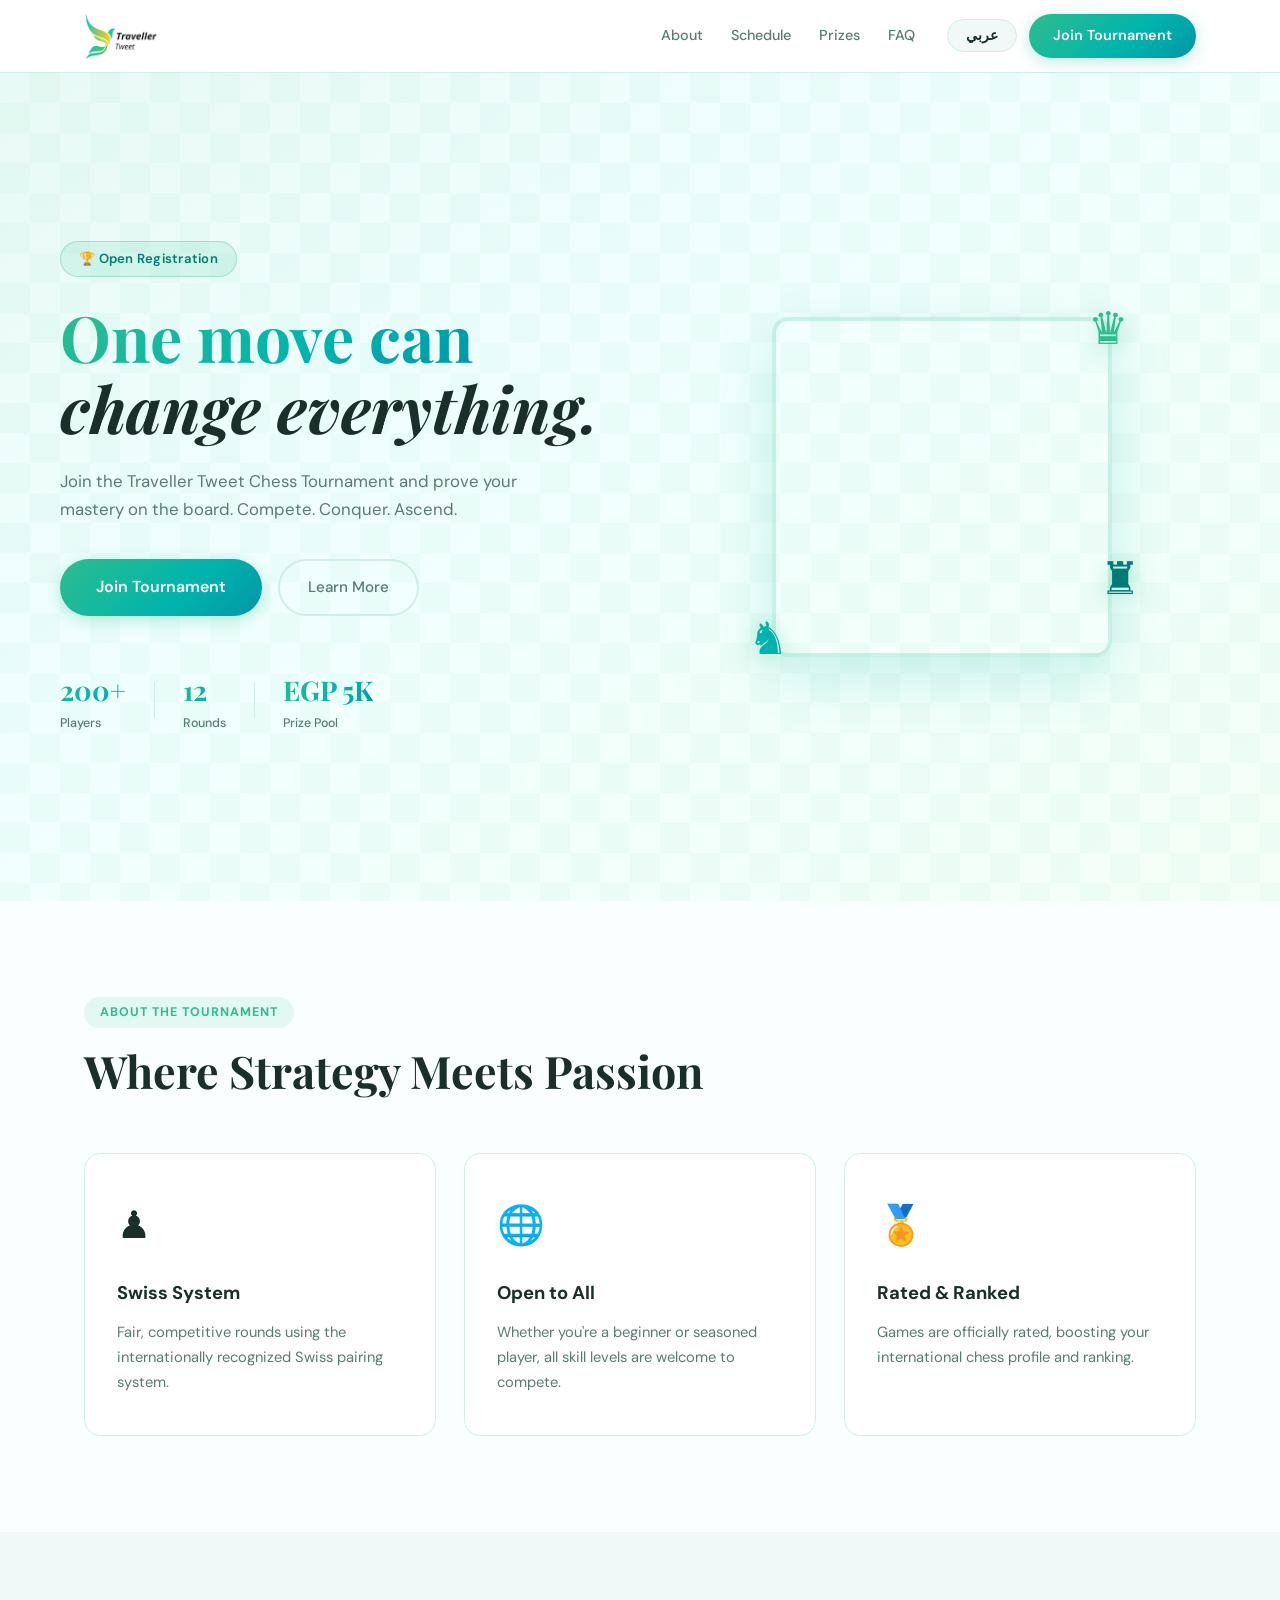
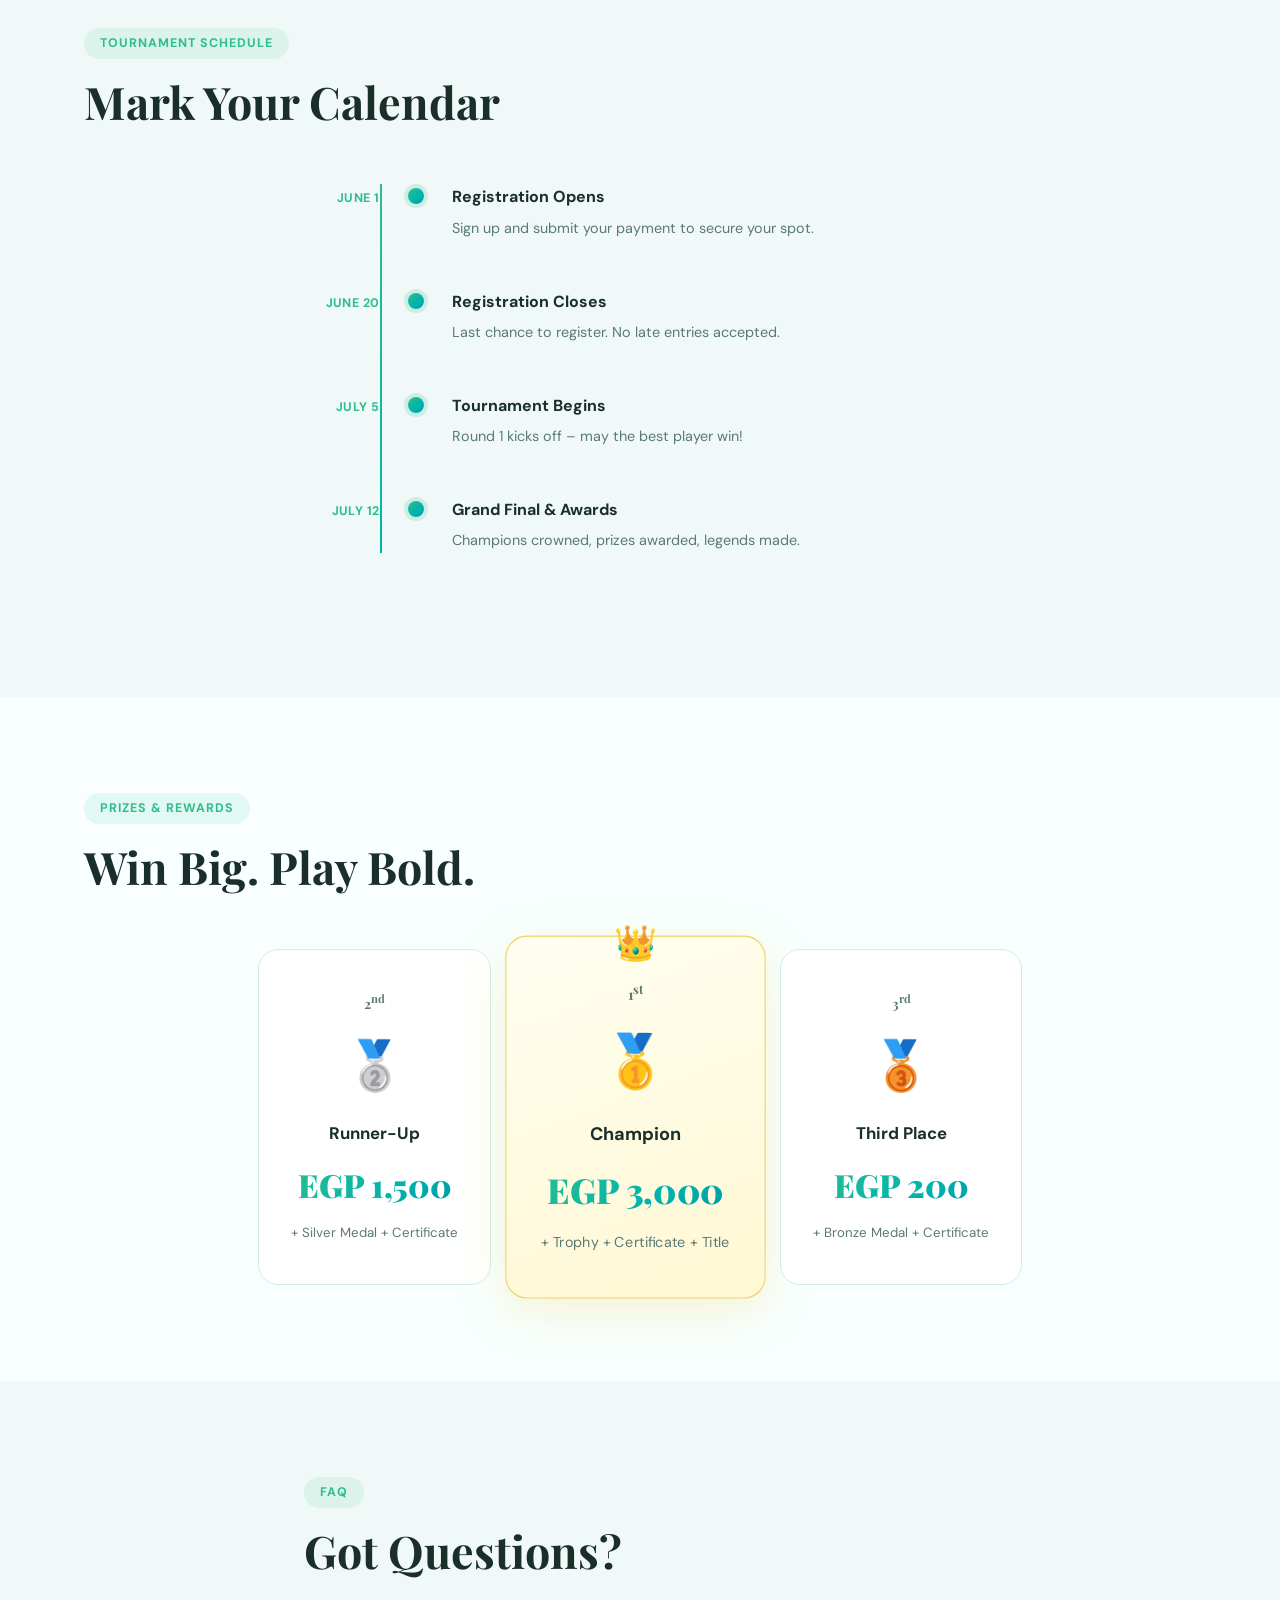
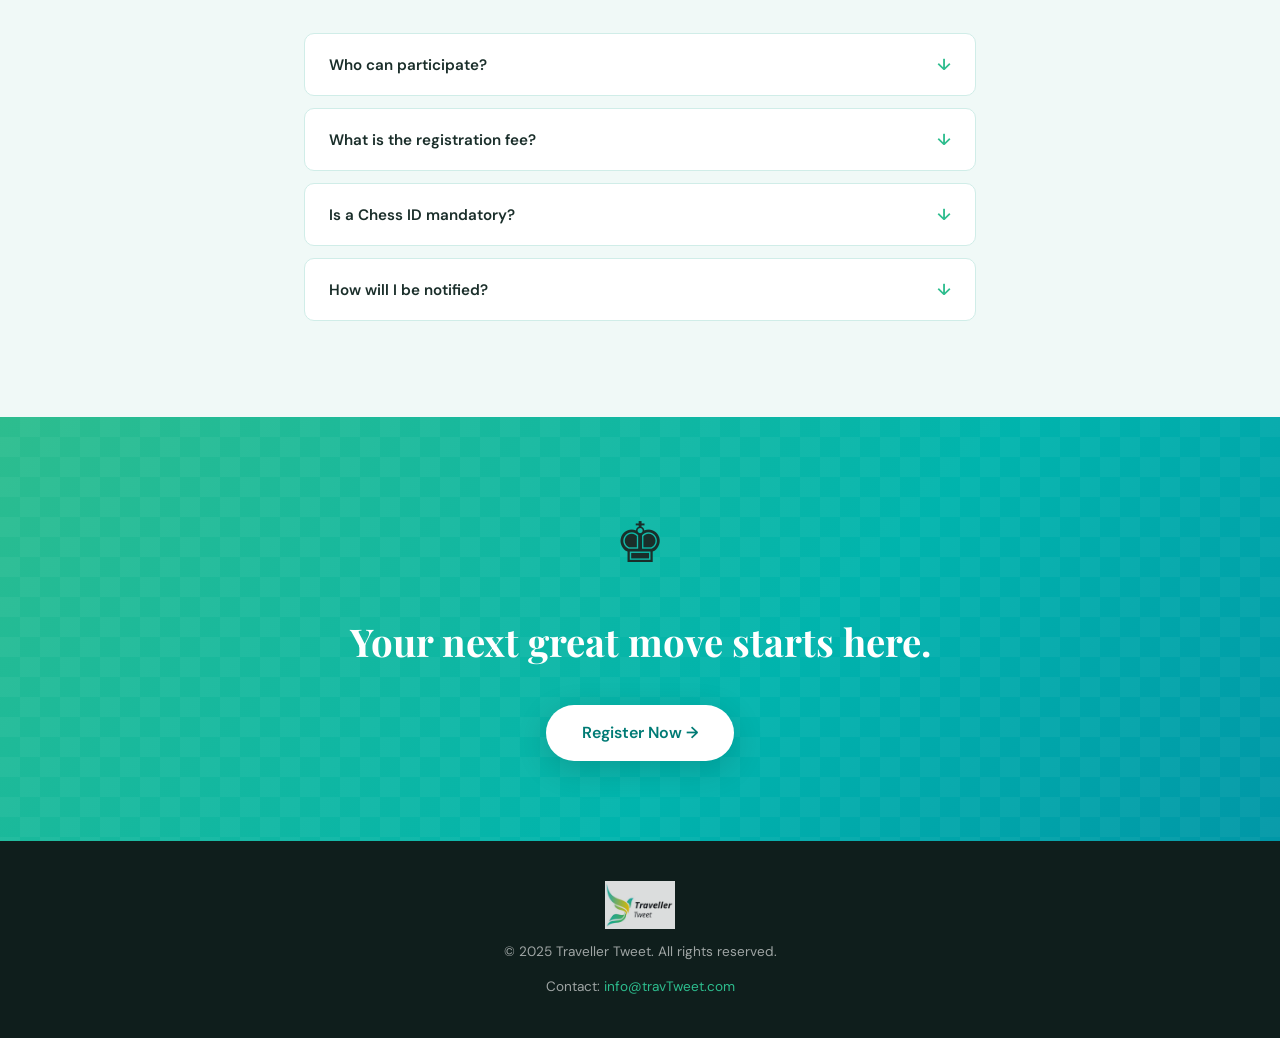
==== commit d5312fef: "Add files via upload" ====
--- a/index.html
+++ b/index.html
@@ -16,27 +16,25 @@
         <img src="header-logo.jpg" alt="Traveller Tweet Logo" class="logo-img"/>
       </a>
       <nav class="main-nav">
-        <a href="#about"    data-i18n="about">About</a>
-        <a href="#schedule" data-i18n="schedule">Schedule</a>
-        <a href="#prizes"   data-i18n="prizes">Prizes</a>
-        <a href="#faq"      data-i18n="faq">FAQ</a>
-        <a href="#contact"  data-i18n="contactLabel">Get in Touch</a>
+        <a href="#about"    data-en="About"        data-ar="عن البطولة">About</a>
+        <a href="#schedule" data-en="Schedule"     data-ar="الجدول">Schedule</a>
+        <a href="#prizes"   data-en="Prizes"       data-ar="الجوائز">Prizes</a>
+        <a href="#faq"      data-en="FAQ"          data-ar="الأسئلة">FAQ</a>
       </nav>
       <div class="header-actions">
         <button class="lang-btn" id="langBtn" onclick="toggleLang()">عربي</button>
-        <a href="join.html" class="btn-primary" data-i18n="joinTournament">Join Tournament</a>
+        <a href="join.html" class="btn-primary" data-en="Join Tournament" data-ar="انضم للبطولة">Join Tournament</a>
       </div>
       <button class="hamburger" id="hamburger" onclick="toggleMenu()">
         <span></span><span></span><span></span>
       </button>
     </div>
     <div class="mobile-menu" id="mobileMenu">
-      <a href="#about"    data-i18n="about">About</a>
-      <a href="#schedule" data-i18n="schedule">Schedule</a>
-      <a href="#prizes"   data-i18n="prizes">Prizes</a>
-      <a href="#faq"      data-i18n="faq">FAQ</a>
-      <a href="#contact"  data-i18n="contactLabel">Get in Touch</a>
-      <a href="join.html" class="btn-primary mobile-cta" data-i18n="joinTournament">Join Tournament</a>
+      <a href="#about"    data-en="About"        data-ar="عن البطولة">About</a>
+      <a href="#schedule" data-en="Schedule"     data-ar="الجدول">Schedule</a>
+      <a href="#prizes"   data-en="Prizes"       data-ar="الجوائز">Prizes</a>
+      <a href="#faq"      data-en="FAQ"          data-ar="الأسئلة">FAQ</a>
+      <a href="join.html" class="btn-primary mobile-cta" data-en="Join Tournament" data-ar="انضم للبطولة">Join Tournament</a>
     </div>
   </header>
 
@@ -44,20 +42,25 @@
   <section class="hero">
     <div class="chess-bg"></div>
     <div class="hero-content">
-      <div class="hero-badge" data-i18n="heroBadge">🏆 Open Registration</div>
+      <div class="hero-badge" data-en="🏆 Open Registration" data-ar="🏆 التسجيل مفتوح">🏆 Open Registration</div>
       <h1 class="hero-title">
-        <span class="gradient-text" data-i18n="heroLine1">One move can</span><br/>
-        <span class="hero-accent" data-i18n="heroLine2">change everything.</span>
+        <span class="gradient-text" data-en="One move can" data-ar="حركة واحدة">One move can</span><br/>
+        <span class="hero-accent" data-en="change everything." data-ar="ممكن تغيّر كل حاجة">change everything.</span>
       </h1>
-      <p class="hero-sub" data-i18n="heroSub">
+      <p class="hero-sub" data-en="Join the Traveller Tweet Chess Tournament and prove your mastery on the board. Compete. Conquer. Ascend." data-ar="انضم لبطولة Traveller Tweet للشطرنج وأثبت تفوقك على الرقعة. نافس. تغلب. ارتقِ.">
         Join the Traveller Tweet Chess Tournament and prove your mastery on the board. Compete. Conquer. Ascend.
       </p>
       <div class="hero-btns">
-        <a href="join.html" class="btn-primary btn-lg" data-i18n="joinTournament">Join Tournament</a>
-        <a href="#about" class="btn-ghost" data-i18n="learnMore">Learn More</a>
-      </div>
-      <!-- Stats rendered by script.js from siteData -->
-      <div class="hero-stats" id="heroStats"></div>
+        <a href="join.html" class="btn-primary btn-lg" data-en="Join Tournament" data-ar="انضم للبطولة">Join Tournament</a>
+        <a href="#about" class="btn-ghost" data-en="Learn More" data-ar="اعرف أكتر">Learn More</a>
+      </div>
+      <div class="hero-stats">
+        <div class="stat"><span class="stat-num">200+</span><span class="stat-lbl" data-en="Players" data-ar="لاعبين">Players</span></div>
+        <div class="stat-div"></div>
+        <div class="stat"><span class="stat-num">12</span><span class="stat-lbl" data-en="Rounds" data-ar="جولات">Rounds</span></div>
+        <div class="stat-div"></div>
+        <div class="stat"><span class="stat-num">EGP 5K</span><span class="stat-lbl" data-en="Prize Pool" data-ar="جائزة كبرى">Prize Pool</span></div>
+      </div>
     </div>
     <div class="hero-board">
       <div class="board-wrap">
@@ -72,23 +75,23 @@
   <!-- ===== ABOUT ===== -->
   <section class="about section" id="about">
     <div class="container">
-      <div class="section-label" data-i18n="aboutLabel">About the Tournament</div>
-      <h2 data-i18n="aboutTitle">Where Strategy Meets Passion</h2>
+      <div class="section-label" data-en="About the Tournament" data-ar="عن البطولة">About the Tournament</div>
+      <h2 data-en="Where Strategy Meets Passion" data-ar="حيث تلتقي الاستراتيجية بالشغف">Where Strategy Meets Passion</h2>
       <div class="about-grid">
         <div class="about-card">
           <div class="about-icon">♟</div>
-          <h3 data-i18n="card1Title">Swiss System</h3>
-          <p data-i18n="card1Desc">Fair, competitive rounds using the internationally recognized Swiss pairing system.</p>
+          <h3 data-en="Swiss System" data-ar="نظام سويسري">Swiss System</h3>
+          <p data-en="Fair, competitive rounds using the internationally recognized Swiss pairing system." data-ar="جولات عادلة وتنافسية باستخدام نظام التزاوج السويسري المعترف به دوليًا.">Fair, competitive rounds using the internationally recognized Swiss pairing system.</p>
         </div>
         <div class="about-card">
           <div class="about-icon">🌐</div>
-          <h3 data-i18n="card2Title">Open to All</h3>
-          <p data-i18n="card2Desc">Whether you're a beginner or seasoned player, all skill levels are welcome to compete.</p>
+          <h3 data-en="Open to All" data-ar="مفتوح للجميع">Open to All</h3>
+          <p data-en="Whether you're a beginner or seasoned player, all skill levels are welcome to compete." data-ar="سواء كنت مبتدئًا أو لاعبًا محترفًا، جميع المستويات مرحب بها.">Whether you're a beginner or seasoned player, all skill levels are welcome to compete.</p>
         </div>
         <div class="about-card">
           <div class="about-icon">🏅</div>
-          <h3 data-i18n="card3Title">Rated & Ranked</h3>
-          <p data-i18n="card3Desc">Games are officially rated, boosting your international chess profile and ranking.</p>
+          <h3 data-en="Rated & Ranked" data-ar="مصنّف ومرتّب">Rated & Ranked</h3>
+          <p data-en="Games are officially rated, boosting your international chess profile and ranking." data-ar="الألعاب مصنّفة رسميًا مما يعزز ملفك الدولي في الشطرنج.">Games are officially rated, boosting your international chess profile and ranking.</p>
         </div>
       </div>
     </div>
@@ -97,87 +100,111 @@
   <!-- ===== SCHEDULE ===== -->
   <section class="schedule section alt-bg" id="schedule">
     <div class="container">
-      <div class="section-label" data-i18n="scheduleLabel">Tournament Schedule</div>
-      <h2 data-i18n="scheduleTitle">Mark Your Calendar</h2>
-      <!-- Rendered by script.js from siteData.schedule -->
-      <div class="timeline" id="timelineList"></div>
+      <div class="section-label" data-en="Tournament Schedule" data-ar="جدول البطولة">Tournament Schedule</div>
+      <h2 data-en="Mark Your Calendar" data-ar="ضع علامة في تقويمك">Mark Your Calendar</h2>
+      <div class="timeline">
+        <div class="timeline-item">
+          <div class="t-date">June 1</div>
+          <div class="t-dot"></div>
+          <div class="t-info">
+            <h4 data-en="Registration Opens" data-ar="فتح التسجيل">Registration Opens</h4>
+            <p data-en="Sign up and submit your payment to secure your spot." data-ar="سجل وادفع رسوم المشاركة لتأمين مكانك.">Sign up and submit your payment to secure your spot.</p>
+          </div>
+        </div>
+        <div class="timeline-item">
+          <div class="t-date">June 20</div>
+          <div class="t-dot"></div>
+          <div class="t-info">
+            <h4 data-en="Registration Closes" data-ar="إغلاق التسجيل">Registration Closes</h4>
+            <p data-en="Last chance to register. No late entries accepted." data-ar="آخر فرصة للتسجيل. لا يُقبل التسجيل المتأخر.">Last chance to register. No late entries accepted.</p>
+          </div>
+        </div>
+        <div class="timeline-item">
+          <div class="t-date">July 5</div>
+          <div class="t-dot"></div>
+          <div class="t-info">
+            <h4 data-en="Tournament Begins" data-ar="انطلاق البطولة">Tournament Begins</h4>
+            <p data-en="Round 1 kicks off – may the best player win!" data-ar="انطلاق الجولة الأولى – فليفز الأفضل!">Round 1 kicks off – may the best player win!</p>
+          </div>
+        </div>
+        <div class="timeline-item">
+          <div class="t-date">July 12</div>
+          <div class="t-dot"></div>
+          <div class="t-info">
+            <h4 data-en="Grand Final & Awards" data-ar="النهائي الكبير والجوائز">Grand Final & Awards</h4>
+            <p data-en="Champions crowned, prizes awarded, legends made." data-ar="تتويج الأبطال وتسليم الجوائز وصناعة الأساطير.">Champions crowned, prizes awarded, legends made.</p>
+          </div>
+        </div>
+      </div>
     </div>
   </section>
 
   <!-- ===== PRIZES ===== -->
   <section class="prizes section" id="prizes">
     <div class="container">
-      <div class="section-label" data-i18n="prizesLabel">Prizes & Rewards</div>
-      <h2 data-i18n="prizesTitle">Win Big. Play Bold.</h2>
-      <!-- Rendered by script.js from siteData.prizes -->
-      <div class="prizes-grid" id="prizesGrid"></div>
+      <div class="section-label" data-en="Prizes & Rewards" data-ar="الجوائز والمكافآت">Prizes & Rewards</div>
+      <h2 data-en="Win Big. Play Bold." data-ar="افوز كبير. العب بجرأة.">Win Big. Play Bold.</h2>
+      <div class="prizes-grid">
+        <div class="prize-card silver">
+          <div class="prize-rank">2<sup>nd</sup></div>
+          <div class="prize-icon">🥈</div>
+          <div class="prize-name" data-en="Runner-Up" data-ar="المركز الثاني">Runner-Up</div>
+          <div class="prize-amt">EGP 1,500</div>
+          <p data-en="+ Silver Medal + Certificate" data-ar="+ ميدالية فضية + شهادة">+ Silver Medal + Certificate</p>
+        </div>
+        <div class="prize-card gold">
+          <div class="prize-crown">👑</div>
+          <div class="prize-rank">1<sup>st</sup></div>
+          <div class="prize-icon">🥇</div>
+          <div class="prize-name" data-en="Champion" data-ar="البطل">Champion</div>
+          <div class="prize-amt">EGP 3,000</div>
+          <p data-en="+ Trophy + Certificate + Title" data-ar="+ كأس + شهادة + لقب">+ Trophy + Certificate + Title</p>
+        </div>
+        <div class="prize-card bronze">
+          <div class="prize-rank">3<sup>rd</sup></div>
+          <div class="prize-icon">🥉</div>
+          <div class="prize-name" data-en="Third Place" data-ar="المركز الثالث">Third Place</div>
+          <div class="prize-amt">EGP 200</div>
+          <p data-en="+ Bronze Medal + Certificate" data-ar="+ ميدالية برونزية + شهادة">+ Bronze Medal + Certificate</p>
+        </div>
+      </div>
     </div>
   </section>
 
   <!-- ===== FAQ ===== -->
   <section class="faq section alt-bg" id="faq">
     <div class="container faq-container">
-      <div class="section-label" data-i18n="faqLabel">FAQ</div>
-      <h2 data-i18n="faqTitle">Got Questions?</h2>
-      <!-- Rendered by script.js from siteData.faq -->
-      <div class="faq-list" id="faqList"></div>
-    </div>
-  </section>
-
-  <!-- ===== CONTACT ===== -->
-  <section class="contact-section section" id="contact">
-    <div class="container">
-      <div class="section-label" data-i18n="contactLabel">Get in Touch</div>
-      <h2 data-i18n="contactTitle">We'd Love to Hear from You</h2>
-      <div class="contact-grid">
-
-        <!-- Facebook -->
-        <a href="https://www.facebook.com/traveller.tweet"
-           target="_blank" rel="noopener noreferrer"
-           class="contact-card contact-fb">
-          <div class="contact-icon">
-            <svg xmlns="http://www.w3.org/2000/svg" viewBox="0 0 24 24" fill="currentColor" width="28" height="28">
-              <path d="M22 12c0-5.523-4.477-10-10-10S2 6.477 2 12c0 4.991 3.657 9.128 8.438 9.878v-6.987H7.898V12h2.54V9.797c0-2.506 1.492-3.89 3.777-3.89 1.094 0 2.238.195 2.238.195v2.46h-1.26c-1.243 0-1.63.771-1.63 1.562V12h2.773l-.443 2.89h-2.33v6.988C18.343 21.128 22 16.991 22 12z"/>
-            </svg>
-          </div>
-          <div class="contact-text">
-            <span class="contact-platform">Facebook</span>
-            <span class="contact-handle" data-i18n="findFacebook">Follow us on Facebook</span>
-          </div>
-          <span class="contact-arrow">→</span>
-        </a>
-
-        <!-- WhatsApp -->
-        <a href="https://wa.me/201060789814"
-           target="_blank" rel="noopener noreferrer"
-           class="contact-card contact-wa">
-          <div class="contact-icon">
-            <svg xmlns="http://www.w3.org/2000/svg" viewBox="0 0 24 24" fill="currentColor" width="28" height="28">
-              <path d="M17.472 14.382c-.297-.149-1.758-.867-2.03-.967-.273-.099-.471-.148-.67.15-.197.297-.767.966-.94 1.164-.173.199-.347.223-.644.075-.297-.15-1.255-.463-2.39-1.475-.883-.788-1.48-1.761-1.653-2.059-.173-.297-.018-.458.13-.606.134-.133.298-.347.446-.52.149-.174.198-.298.298-.497.099-.198.05-.371-.025-.52-.075-.149-.669-1.612-.916-2.207-.242-.579-.487-.5-.669-.51-.173-.008-.371-.01-.57-.01-.198 0-.52.074-.792.372-.272.297-1.04 1.016-1.04 2.479 0 1.462 1.065 2.875 1.213 3.074.149.198 2.096 3.2 5.077 4.487.709.306 1.262.489 1.694.625.712.227 1.36.195 1.871.118.571-.085 1.758-.719 2.006-1.413.248-.694.248-1.289.173-1.413-.074-.124-.272-.198-.57-.347m-5.421 7.403h-.004a9.87 9.87 0 01-5.031-1.378l-.361-.214-3.741.982.998-3.648-.235-.374a9.86 9.86 0 01-1.51-5.26c.001-5.45 4.436-9.884 9.888-9.884 2.64 0 5.122 1.03 6.988 2.898a9.825 9.825 0 012.893 6.994c-.003 5.45-4.437 9.884-9.885 9.884m8.413-18.297A11.815 11.815 0 0012.05 0C5.495 0 .16 5.335.157 11.892c0 2.096.547 4.142 1.588 5.945L.057 24l6.305-1.654a11.882 11.882 0 005.683 1.448h.005c6.554 0 11.89-5.335 11.893-11.893a11.821 11.821 0 00-3.48-8.413Z"/>
-            </svg>
-          </div>
-          <div class="contact-text">
-            <span class="contact-platform">WhatsApp</span>
-            <span class="contact-handle">+20 10 60789814</span>
-          </div>
-          <span class="contact-arrow">→</span>
-        </a>
-
-        <!-- Email -->
-        <a href="mailto:info@travTweet.com" class="contact-card contact-email">
-          <div class="contact-icon">
-            <svg xmlns="http://www.w3.org/2000/svg" viewBox="0 0 24 24" fill="none" stroke="currentColor" stroke-width="2" stroke-linecap="round" stroke-linejoin="round" width="28" height="28">
-              <rect x="2" y="4" width="20" height="16" rx="2"/>
-              <path d="m22 7-8.97 5.7a1.94 1.94 0 0 1-2.06 0L2 7"/>
-            </svg>
-          </div>
-          <div class="contact-text">
-            <span class="contact-platform" data-i18n="emailUs">Email Us</span>
-            <span class="contact-handle">info@travTweet.com</span>
-          </div>
-          <span class="contact-arrow">→</span>
-        </a>
-
+      <div class="section-label" data-en="FAQ" data-ar="الأسئلة الشائعة">FAQ</div>
+      <h2 data-en="Got Questions?" data-ar="لديك أسئلة؟">Got Questions?</h2>
+      <div class="faq-list">
+        <div class="faq-item">
+          <button class="faq-q" onclick="toggleFaq(this)">
+            <span data-en="Who can participate?" data-ar="من يمكنه المشاركة؟">Who can participate?</span>
+            <span class="faq-arrow">↓</span>
+          </button>
+          <div class="faq-a" data-en="Anyone who loves chess! The tournament is open to all ages and skill levels." data-ar="أي شخص يحب الشطرنج! البطولة مفتوحة لجميع الأعمار والمستويات.">Anyone who loves chess! The tournament is open to all ages and skill levels.</div>
+        </div>
+        <div class="faq-item">
+          <button class="faq-q" onclick="toggleFaq(this)">
+            <span data-en="What is the registration fee?" data-ar="كم رسوم التسجيل؟">What is the registration fee?</span>
+            <span class="faq-arrow">↓</span>
+          </button>
+          <div class="faq-a" data-en="Registration fee details are provided upon sign-up. Payment is via Vodafone Cash." data-ar="تفاصيل رسوم التسجيل تُقدَّم عند التسجيل. الدفع عبر فودافون كاش.">Registration fee details are provided upon sign-up. Payment is via Vodafone Cash.</div>
+        </div>
+        <div class="faq-item">
+          <button class="faq-q" onclick="toggleFaq(this)">
+            <span data-en="Is a Chess ID mandatory?" data-ar="هل رقم الشطرنج إلزامي؟">Is a Chess ID mandatory?</span>
+            <span class="faq-arrow">↓</span>
+          </button>
+          <div class="faq-a" data-en="No, Chess ID is optional. You can still participate without one." data-ar="لا، رقم الشطرنج اختياري. يمكنك المشاركة بدونه.">No, Chess ID is optional. You can still participate without one.</div>
+        </div>
+        <div class="faq-item">
+          <button class="faq-q" onclick="toggleFaq(this)">
+            <span data-en="How will I be notified?" data-ar="كيف سيتم إخطاري؟">How will I be notified?</span>
+            <span class="faq-arrow">↓</span>
+          </button>
+          <div class="faq-a" data-en="Once registered, you'll receive a confirmation. Updates are posted on our social channels." data-ar="بعد التسجيل ستتلقى تأكيدًا. يتم نشر التحديثات على قنواتنا الاجتماعية.">Once registered, you'll receive a confirmation. Updates are posted on our social channels.</div>
+        </div>
       </div>
     </div>
   </section>
@@ -186,8 +213,8 @@
   <section class="cta-banner">
     <div class="container cta-inner">
       <div class="cta-chess-piece">♚</div>
-      <h2 data-i18n="ctaTitle">Your next great move starts here.</h2>
-      <a href="join.html" class="btn-primary btn-lg" data-i18n="registerNow">Register Now →</a>
+      <h2 data-en="Your next great move starts here." data-ar="خطوتك الكبيرة القادمة تبدأ من هنا.">Your next great move starts here.</h2>
+      <a href="join.html" class="btn-primary btn-lg" data-en="Register Now →" data-ar="سجّل الآن →">Register Now →</a>
     </div>
   </section>
 
@@ -195,20 +222,14 @@
   <footer class="site-footer">
     <div class="container footer-inner">
       <img src="header-logo.jpg" alt="Traveller Tweet" class="footer-logo"/>
-      <p data-i18n="copyright">© 2025 Traveller Tweet. All rights reserved.</p>
+      <p data-en="© 2025 Traveller Tweet. All rights reserved." data-ar="© 2025 Traveller Tweet. جميع الحقوق محفوظة.">© 2025 Traveller Tweet. All rights reserved.</p>
       <p class="footer-contact">
-        <span data-i18n="contact">Contact:</span>
+        <span data-en="Contact:" data-ar="تواصل:">Contact:</span>
         <a href="mailto:info@travTweet.com">info@travTweet.com</a>
-        &nbsp;|&nbsp;
-        <a href="https://wa.me/201060789814" target="_blank" rel="noopener">WhatsApp</a>
-        &nbsp;|&nbsp;
-        <a href="https://www.facebook.com/traveller.tweet" target="_blank" rel="noopener">Facebook</a>
       </p>
     </div>
   </footer>
 
-  <!-- ES module so we can use import/export in script.js -->
-  <script type="module" src="script.js"></script>
-
+  <script src="script.js"></script>
 </body>
 </html>
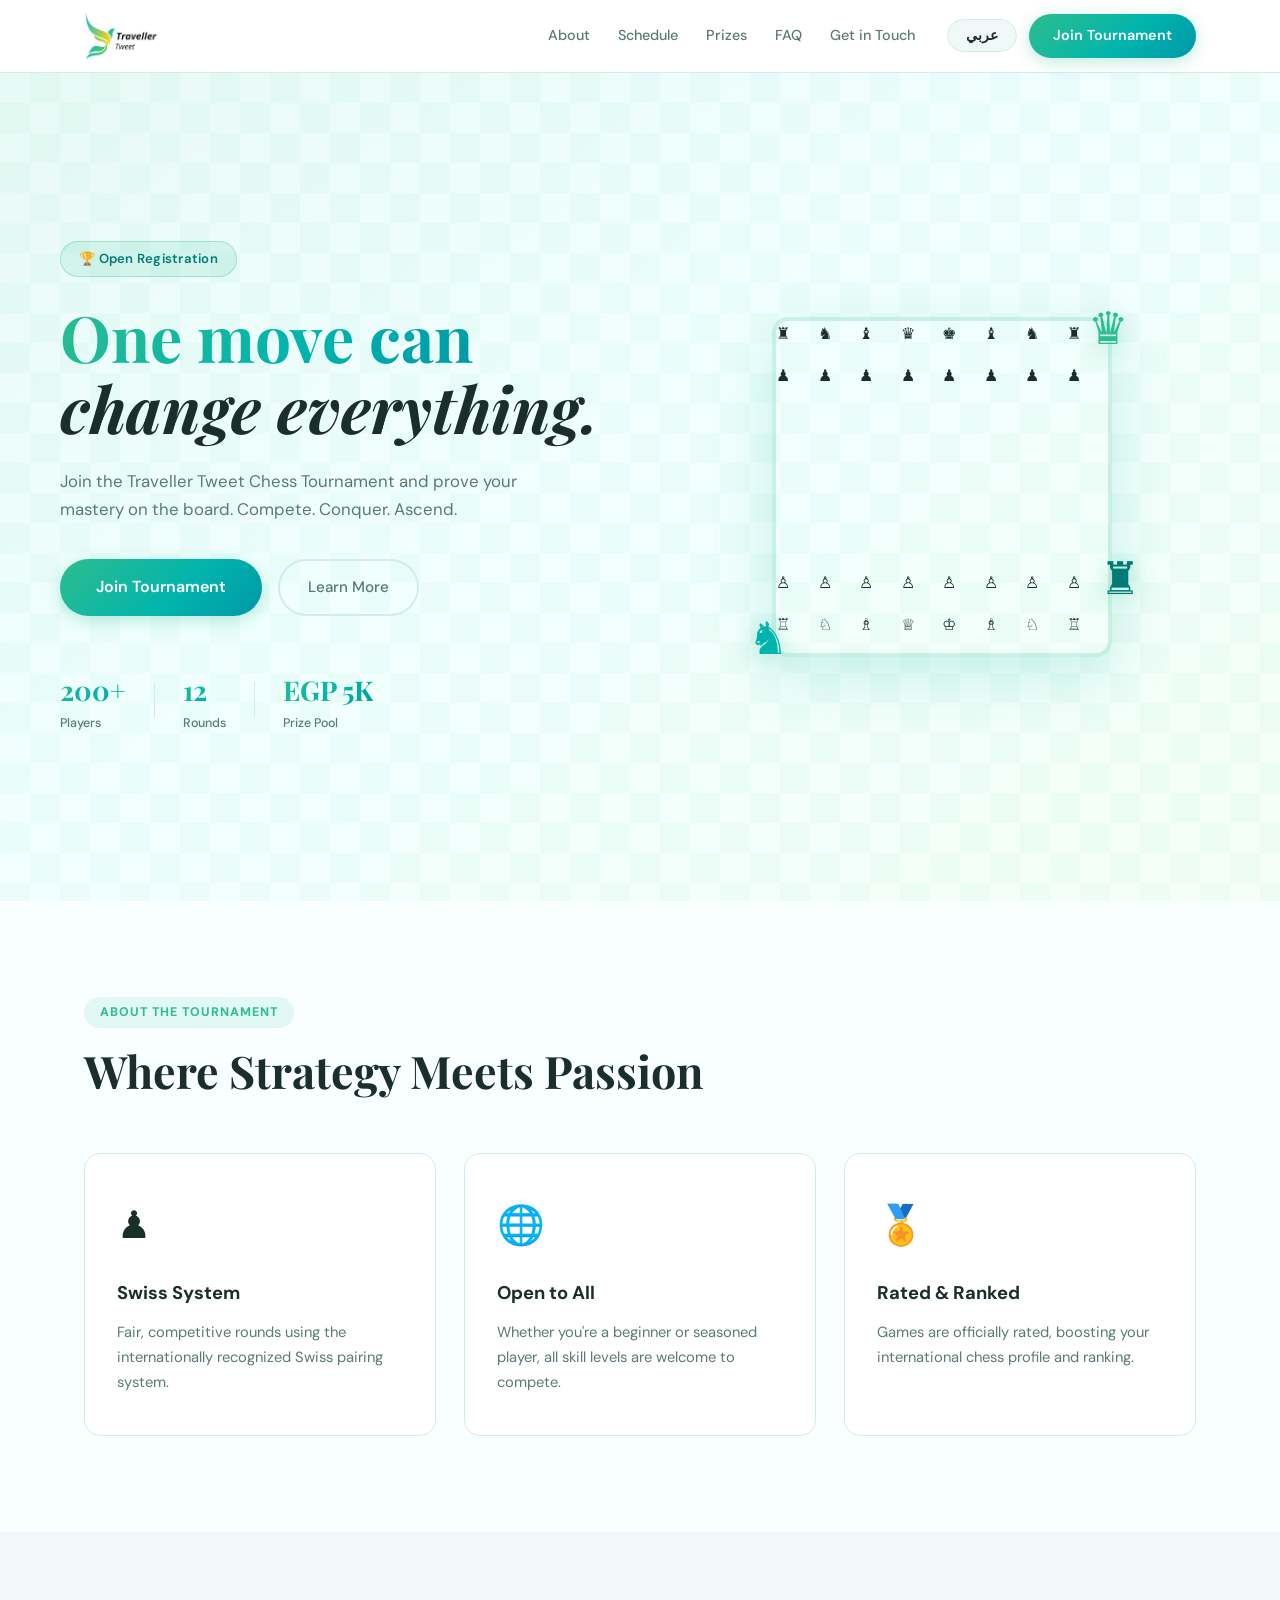
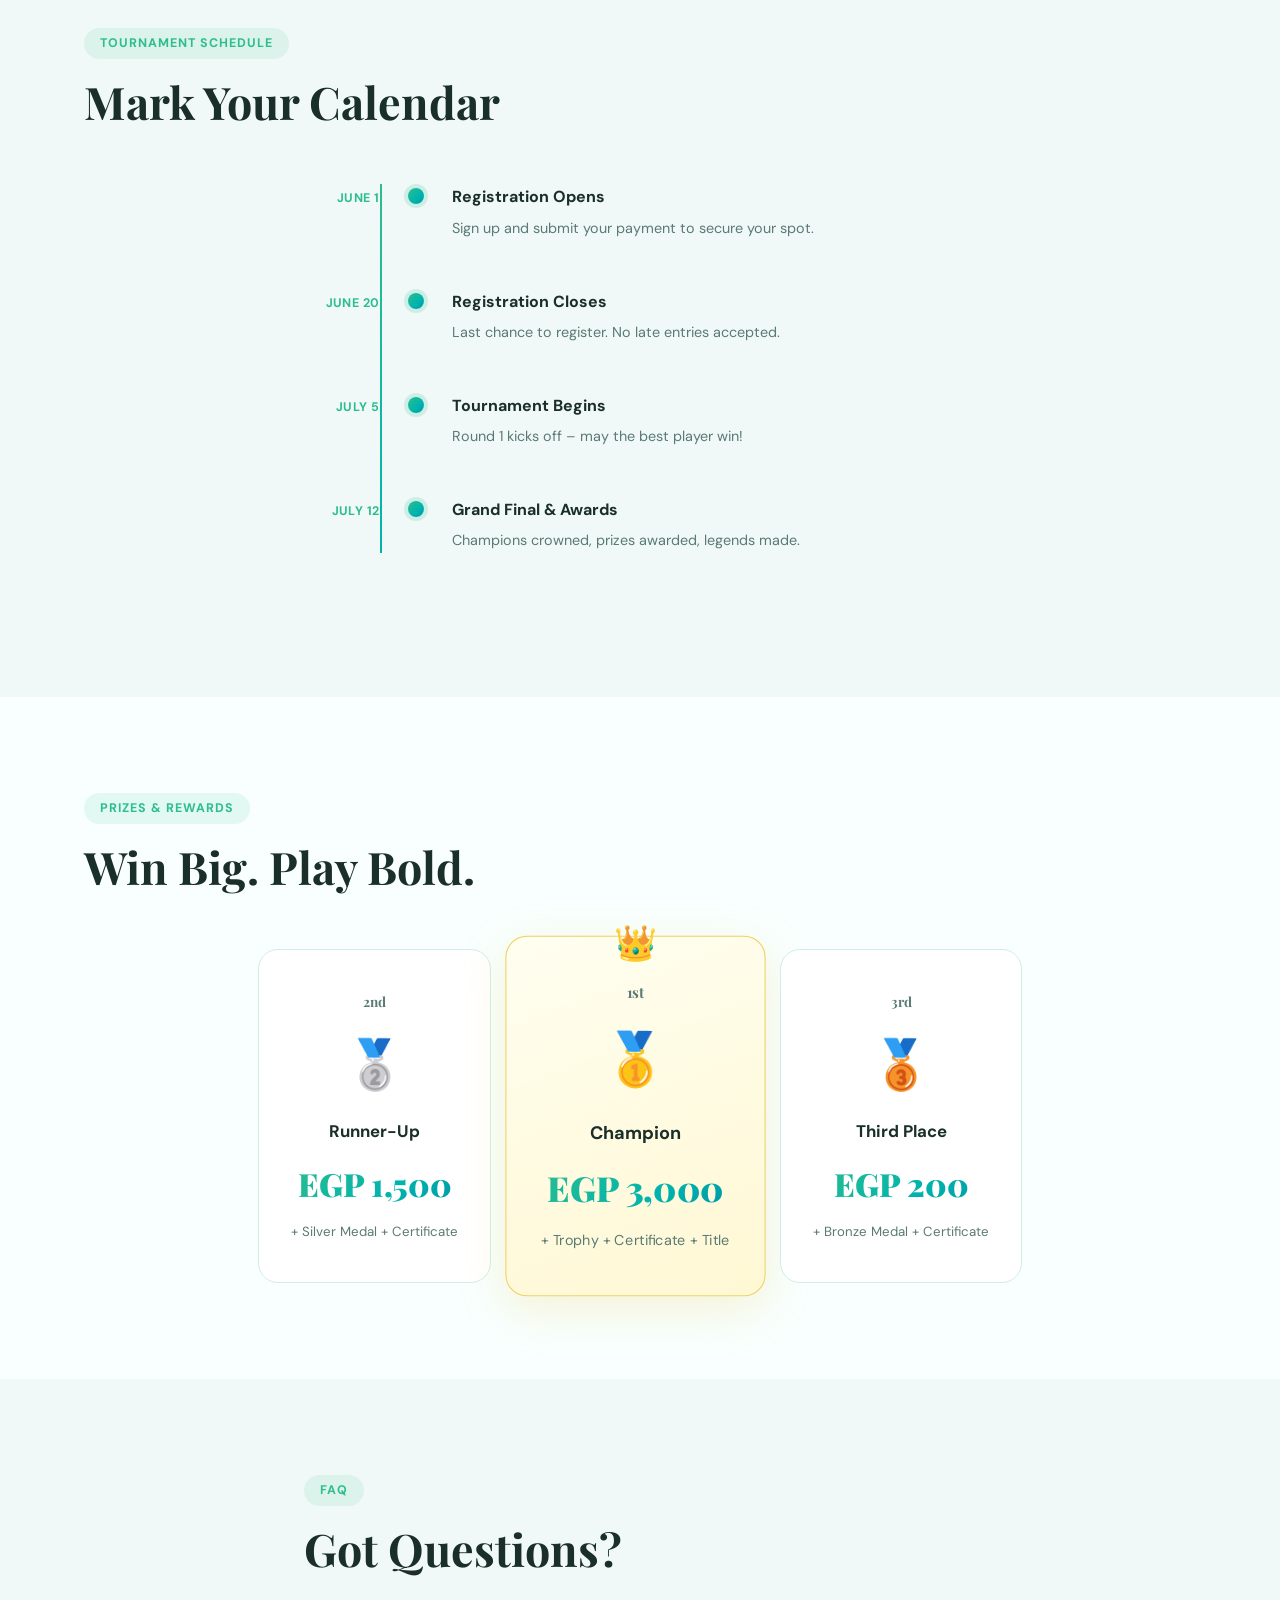
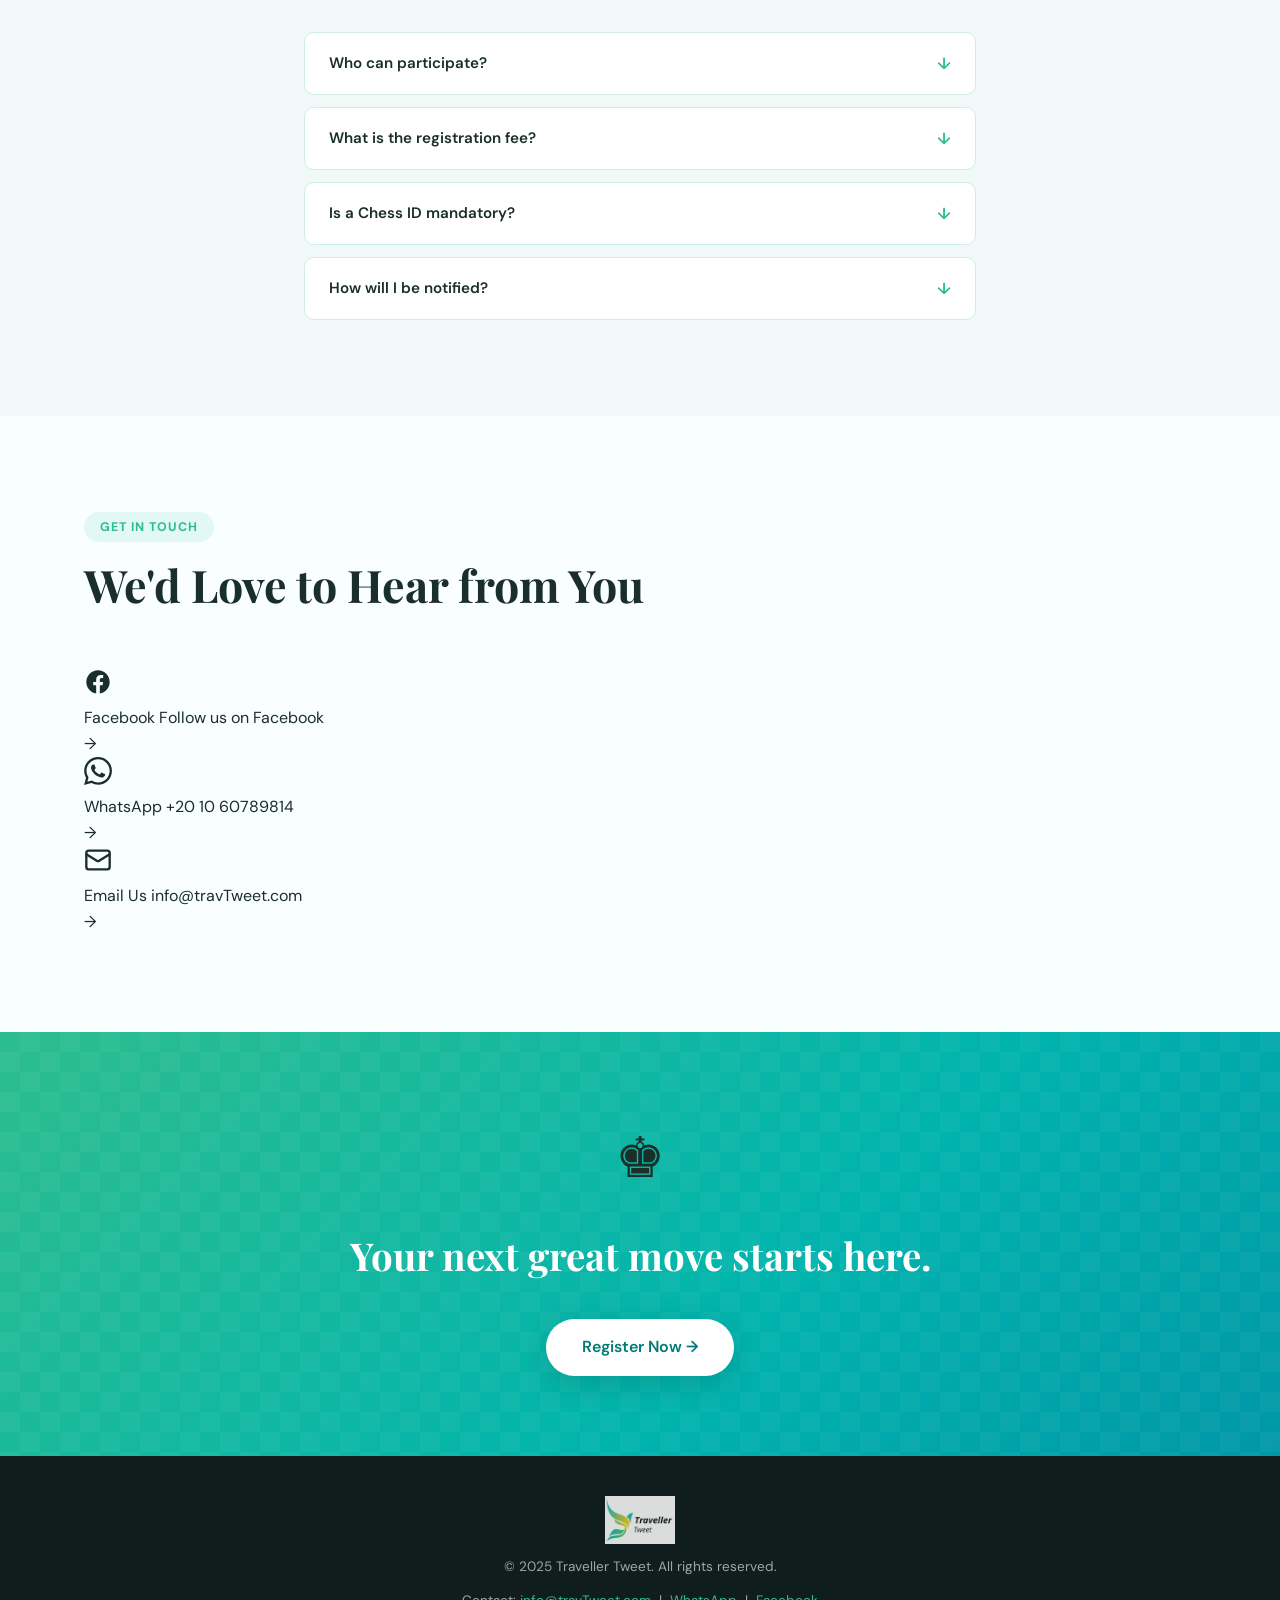
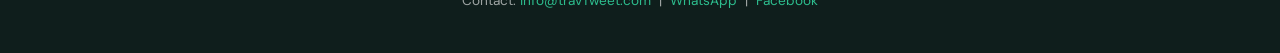
==== commit 9159daac: "Add files via upload" ====
--- a/index.html
+++ b/index.html
@@ -16,25 +16,27 @@
         <img src="header-logo.jpg" alt="Traveller Tweet Logo" class="logo-img"/>
       </a>
       <nav class="main-nav">
-        <a href="#about"    data-en="About"        data-ar="عن البطولة">About</a>
-        <a href="#schedule" data-en="Schedule"     data-ar="الجدول">Schedule</a>
-        <a href="#prizes"   data-en="Prizes"       data-ar="الجوائز">Prizes</a>
-        <a href="#faq"      data-en="FAQ"          data-ar="الأسئلة">FAQ</a>
+        <a href="#about"    data-i18n="about">About</a>
+        <a href="#schedule" data-i18n="schedule">Schedule</a>
+        <a href="#prizes"   data-i18n="prizes">Prizes</a>
+        <a href="#faq"      data-i18n="faq">FAQ</a>
+        <a href="#contact"  data-i18n="contactLabel">Get in Touch</a>
       </nav>
       <div class="header-actions">
         <button class="lang-btn" id="langBtn" onclick="toggleLang()">عربي</button>
-        <a href="join.html" class="btn-primary" data-en="Join Tournament" data-ar="انضم للبطولة">Join Tournament</a>
+        <a href="join.html" class="btn-primary" data-i18n="joinTournament">Join Tournament</a>
       </div>
       <button class="hamburger" id="hamburger" onclick="toggleMenu()">
         <span></span><span></span><span></span>
       </button>
     </div>
     <div class="mobile-menu" id="mobileMenu">
-      <a href="#about"    data-en="About"        data-ar="عن البطولة">About</a>
-      <a href="#schedule" data-en="Schedule"     data-ar="الجدول">Schedule</a>
-      <a href="#prizes"   data-en="Prizes"       data-ar="الجوائز">Prizes</a>
-      <a href="#faq"      data-en="FAQ"          data-ar="الأسئلة">FAQ</a>
-      <a href="join.html" class="btn-primary mobile-cta" data-en="Join Tournament" data-ar="انضم للبطولة">Join Tournament</a>
+      <a href="#about"    data-i18n="about">About</a>
+      <a href="#schedule" data-i18n="schedule">Schedule</a>
+      <a href="#prizes"   data-i18n="prizes">Prizes</a>
+      <a href="#faq"      data-i18n="faq">FAQ</a>
+      <a href="#contact"  data-i18n="contactLabel">Get in Touch</a>
+      <a href="join.html" class="btn-primary mobile-cta" data-i18n="joinTournament">Join Tournament</a>
     </div>
   </header>
 
@@ -42,25 +44,20 @@
   <section class="hero">
     <div class="chess-bg"></div>
     <div class="hero-content">
-      <div class="hero-badge" data-en="🏆 Open Registration" data-ar="🏆 التسجيل مفتوح">🏆 Open Registration</div>
+      <div class="hero-badge" data-i18n="heroBadge">🏆 Open Registration</div>
       <h1 class="hero-title">
-        <span class="gradient-text" data-en="One move can" data-ar="حركة واحدة">One move can</span><br/>
-        <span class="hero-accent" data-en="change everything." data-ar="ممكن تغيّر كل حاجة">change everything.</span>
+        <span class="gradient-text" data-i18n="heroLine1">One move can</span><br/>
+        <span class="hero-accent" data-i18n="heroLine2">change everything.</span>
       </h1>
-      <p class="hero-sub" data-en="Join the Traveller Tweet Chess Tournament and prove your mastery on the board. Compete. Conquer. Ascend." data-ar="انضم لبطولة Traveller Tweet للشطرنج وأثبت تفوقك على الرقعة. نافس. تغلب. ارتقِ.">
+      <p class="hero-sub" data-i18n="heroSub">
         Join the Traveller Tweet Chess Tournament and prove your mastery on the board. Compete. Conquer. Ascend.
       </p>
       <div class="hero-btns">
-        <a href="join.html" class="btn-primary btn-lg" data-en="Join Tournament" data-ar="انضم للبطولة">Join Tournament</a>
-        <a href="#about" class="btn-ghost" data-en="Learn More" data-ar="اعرف أكتر">Learn More</a>
-      </div>
-      <div class="hero-stats">
-        <div class="stat"><span class="stat-num">200+</span><span class="stat-lbl" data-en="Players" data-ar="لاعبين">Players</span></div>
-        <div class="stat-div"></div>
-        <div class="stat"><span class="stat-num">12</span><span class="stat-lbl" data-en="Rounds" data-ar="جولات">Rounds</span></div>
-        <div class="stat-div"></div>
-        <div class="stat"><span class="stat-num">EGP 5K</span><span class="stat-lbl" data-en="Prize Pool" data-ar="جائزة كبرى">Prize Pool</span></div>
-      </div>
+        <a href="join.html" class="btn-primary btn-lg" data-i18n="joinTournament">Join Tournament</a>
+        <a href="#about" class="btn-ghost" data-i18n="learnMore">Learn More</a>
+      </div>
+      <!-- Stats rendered by script.js from siteData -->
+      <div class="hero-stats" id="heroStats"></div>
     </div>
     <div class="hero-board">
       <div class="board-wrap">
@@ -75,23 +72,23 @@
   <!-- ===== ABOUT ===== -->
   <section class="about section" id="about">
     <div class="container">
-      <div class="section-label" data-en="About the Tournament" data-ar="عن البطولة">About the Tournament</div>
-      <h2 data-en="Where Strategy Meets Passion" data-ar="حيث تلتقي الاستراتيجية بالشغف">Where Strategy Meets Passion</h2>
+      <div class="section-label" data-i18n="aboutLabel">About the Tournament</div>
+      <h2 data-i18n="aboutTitle">Where Strategy Meets Passion</h2>
       <div class="about-grid">
         <div class="about-card">
           <div class="about-icon">♟</div>
-          <h3 data-en="Swiss System" data-ar="نظام سويسري">Swiss System</h3>
-          <p data-en="Fair, competitive rounds using the internationally recognized Swiss pairing system." data-ar="جولات عادلة وتنافسية باستخدام نظام التزاوج السويسري المعترف به دوليًا.">Fair, competitive rounds using the internationally recognized Swiss pairing system.</p>
+          <h3 data-i18n="card1Title">Swiss System</h3>
+          <p data-i18n="card1Desc">Fair, competitive rounds using the internationally recognized Swiss pairing system.</p>
         </div>
         <div class="about-card">
           <div class="about-icon">🌐</div>
-          <h3 data-en="Open to All" data-ar="مفتوح للجميع">Open to All</h3>
-          <p data-en="Whether you're a beginner or seasoned player, all skill levels are welcome to compete." data-ar="سواء كنت مبتدئًا أو لاعبًا محترفًا، جميع المستويات مرحب بها.">Whether you're a beginner or seasoned player, all skill levels are welcome to compete.</p>
+          <h3 data-i18n="card2Title">Open to All</h3>
+          <p data-i18n="card2Desc">Whether you're a beginner or seasoned player, all skill levels are welcome to compete.</p>
         </div>
         <div class="about-card">
           <div class="about-icon">🏅</div>
-          <h3 data-en="Rated & Ranked" data-ar="مصنّف ومرتّب">Rated & Ranked</h3>
-          <p data-en="Games are officially rated, boosting your international chess profile and ranking." data-ar="الألعاب مصنّفة رسميًا مما يعزز ملفك الدولي في الشطرنج.">Games are officially rated, boosting your international chess profile and ranking.</p>
+          <h3 data-i18n="card3Title">Rated & Ranked</h3>
+          <p data-i18n="card3Desc">Games are officially rated, boosting your international chess profile and ranking.</p>
         </div>
       </div>
     </div>
@@ -100,111 +97,87 @@
   <!-- ===== SCHEDULE ===== -->
   <section class="schedule section alt-bg" id="schedule">
     <div class="container">
-      <div class="section-label" data-en="Tournament Schedule" data-ar="جدول البطولة">Tournament Schedule</div>
-      <h2 data-en="Mark Your Calendar" data-ar="ضع علامة في تقويمك">Mark Your Calendar</h2>
-      <div class="timeline">
-        <div class="timeline-item">
-          <div class="t-date">June 1</div>
-          <div class="t-dot"></div>
-          <div class="t-info">
-            <h4 data-en="Registration Opens" data-ar="فتح التسجيل">Registration Opens</h4>
-            <p data-en="Sign up and submit your payment to secure your spot." data-ar="سجل وادفع رسوم المشاركة لتأمين مكانك.">Sign up and submit your payment to secure your spot.</p>
-          </div>
-        </div>
-        <div class="timeline-item">
-          <div class="t-date">June 20</div>
-          <div class="t-dot"></div>
-          <div class="t-info">
-            <h4 data-en="Registration Closes" data-ar="إغلاق التسجيل">Registration Closes</h4>
-            <p data-en="Last chance to register. No late entries accepted." data-ar="آخر فرصة للتسجيل. لا يُقبل التسجيل المتأخر.">Last chance to register. No late entries accepted.</p>
-          </div>
-        </div>
-        <div class="timeline-item">
-          <div class="t-date">July 5</div>
-          <div class="t-dot"></div>
-          <div class="t-info">
-            <h4 data-en="Tournament Begins" data-ar="انطلاق البطولة">Tournament Begins</h4>
-            <p data-en="Round 1 kicks off – may the best player win!" data-ar="انطلاق الجولة الأولى – فليفز الأفضل!">Round 1 kicks off – may the best player win!</p>
-          </div>
-        </div>
-        <div class="timeline-item">
-          <div class="t-date">July 12</div>
-          <div class="t-dot"></div>
-          <div class="t-info">
-            <h4 data-en="Grand Final & Awards" data-ar="النهائي الكبير والجوائز">Grand Final & Awards</h4>
-            <p data-en="Champions crowned, prizes awarded, legends made." data-ar="تتويج الأبطال وتسليم الجوائز وصناعة الأساطير.">Champions crowned, prizes awarded, legends made.</p>
-          </div>
-        </div>
-      </div>
+      <div class="section-label" data-i18n="scheduleLabel">Tournament Schedule</div>
+      <h2 data-i18n="scheduleTitle">Mark Your Calendar</h2>
+      <!-- Rendered by script.js from siteData.schedule -->
+      <div class="timeline" id="timelineList"></div>
     </div>
   </section>
 
   <!-- ===== PRIZES ===== -->
   <section class="prizes section" id="prizes">
     <div class="container">
-      <div class="section-label" data-en="Prizes & Rewards" data-ar="الجوائز والمكافآت">Prizes & Rewards</div>
-      <h2 data-en="Win Big. Play Bold." data-ar="افوز كبير. العب بجرأة.">Win Big. Play Bold.</h2>
-      <div class="prizes-grid">
-        <div class="prize-card silver">
-          <div class="prize-rank">2<sup>nd</sup></div>
-          <div class="prize-icon">🥈</div>
-          <div class="prize-name" data-en="Runner-Up" data-ar="المركز الثاني">Runner-Up</div>
-          <div class="prize-amt">EGP 1,500</div>
-          <p data-en="+ Silver Medal + Certificate" data-ar="+ ميدالية فضية + شهادة">+ Silver Medal + Certificate</p>
-        </div>
-        <div class="prize-card gold">
-          <div class="prize-crown">👑</div>
-          <div class="prize-rank">1<sup>st</sup></div>
-          <div class="prize-icon">🥇</div>
-          <div class="prize-name" data-en="Champion" data-ar="البطل">Champion</div>
-          <div class="prize-amt">EGP 3,000</div>
-          <p data-en="+ Trophy + Certificate + Title" data-ar="+ كأس + شهادة + لقب">+ Trophy + Certificate + Title</p>
-        </div>
-        <div class="prize-card bronze">
-          <div class="prize-rank">3<sup>rd</sup></div>
-          <div class="prize-icon">🥉</div>
-          <div class="prize-name" data-en="Third Place" data-ar="المركز الثالث">Third Place</div>
-          <div class="prize-amt">EGP 200</div>
-          <p data-en="+ Bronze Medal + Certificate" data-ar="+ ميدالية برونزية + شهادة">+ Bronze Medal + Certificate</p>
-        </div>
-      </div>
+      <div class="section-label" data-i18n="prizesLabel">Prizes & Rewards</div>
+      <h2 data-i18n="prizesTitle">Win Big. Play Bold.</h2>
+      <!-- Rendered by script.js from siteData.prizes -->
+      <div class="prizes-grid" id="prizesGrid"></div>
     </div>
   </section>
 
   <!-- ===== FAQ ===== -->
   <section class="faq section alt-bg" id="faq">
     <div class="container faq-container">
-      <div class="section-label" data-en="FAQ" data-ar="الأسئلة الشائعة">FAQ</div>
-      <h2 data-en="Got Questions?" data-ar="لديك أسئلة؟">Got Questions?</h2>
-      <div class="faq-list">
-        <div class="faq-item">
-          <button class="faq-q" onclick="toggleFaq(this)">
-            <span data-en="Who can participate?" data-ar="من يمكنه المشاركة؟">Who can participate?</span>
-            <span class="faq-arrow">↓</span>
-          </button>
-          <div class="faq-a" data-en="Anyone who loves chess! The tournament is open to all ages and skill levels." data-ar="أي شخص يحب الشطرنج! البطولة مفتوحة لجميع الأعمار والمستويات.">Anyone who loves chess! The tournament is open to all ages and skill levels.</div>
-        </div>
-        <div class="faq-item">
-          <button class="faq-q" onclick="toggleFaq(this)">
-            <span data-en="What is the registration fee?" data-ar="كم رسوم التسجيل؟">What is the registration fee?</span>
-            <span class="faq-arrow">↓</span>
-          </button>
-          <div class="faq-a" data-en="Registration fee details are provided upon sign-up. Payment is via Vodafone Cash." data-ar="تفاصيل رسوم التسجيل تُقدَّم عند التسجيل. الدفع عبر فودافون كاش.">Registration fee details are provided upon sign-up. Payment is via Vodafone Cash.</div>
-        </div>
-        <div class="faq-item">
-          <button class="faq-q" onclick="toggleFaq(this)">
-            <span data-en="Is a Chess ID mandatory?" data-ar="هل رقم الشطرنج إلزامي؟">Is a Chess ID mandatory?</span>
-            <span class="faq-arrow">↓</span>
-          </button>
-          <div class="faq-a" data-en="No, Chess ID is optional. You can still participate without one." data-ar="لا، رقم الشطرنج اختياري. يمكنك المشاركة بدونه.">No, Chess ID is optional. You can still participate without one.</div>
-        </div>
-        <div class="faq-item">
-          <button class="faq-q" onclick="toggleFaq(this)">
-            <span data-en="How will I be notified?" data-ar="كيف سيتم إخطاري؟">How will I be notified?</span>
-            <span class="faq-arrow">↓</span>
-          </button>
-          <div class="faq-a" data-en="Once registered, you'll receive a confirmation. Updates are posted on our social channels." data-ar="بعد التسجيل ستتلقى تأكيدًا. يتم نشر التحديثات على قنواتنا الاجتماعية.">Once registered, you'll receive a confirmation. Updates are posted on our social channels.</div>
-        </div>
+      <div class="section-label" data-i18n="faqLabel">FAQ</div>
+      <h2 data-i18n="faqTitle">Got Questions?</h2>
+      <!-- Rendered by script.js from siteData.faq -->
+      <div class="faq-list" id="faqList"></div>
+    </div>
+  </section>
+
+  <!-- ===== CONTACT ===== -->
+  <section class="contact-section section" id="contact">
+    <div class="container">
+      <div class="section-label" data-i18n="contactLabel">Get in Touch</div>
+      <h2 data-i18n="contactTitle">We'd Love to Hear from You</h2>
+      <div class="contact-grid">
+
+        <!-- Facebook -->
+        <a href="https://www.facebook.com/traveller.tweet"
+           target="_blank" rel="noopener noreferrer"
+           class="contact-card contact-fb">
+          <div class="contact-icon">
+            <svg xmlns="http://www.w3.org/2000/svg" viewBox="0 0 24 24" fill="currentColor" width="28" height="28">
+              <path d="M22 12c0-5.523-4.477-10-10-10S2 6.477 2 12c0 4.991 3.657 9.128 8.438 9.878v-6.987H7.898V12h2.54V9.797c0-2.506 1.492-3.89 3.777-3.89 1.094 0 2.238.195 2.238.195v2.46h-1.26c-1.243 0-1.63.771-1.63 1.562V12h2.773l-.443 2.89h-2.33v6.988C18.343 21.128 22 16.991 22 12z"/>
+            </svg>
+          </div>
+          <div class="contact-text">
+            <span class="contact-platform">Facebook</span>
+            <span class="contact-handle" data-i18n="findFacebook">Follow us on Facebook</span>
+          </div>
+          <span class="contact-arrow">→</span>
+        </a>
+
+        <!-- WhatsApp -->
+        <a href="https://wa.me/201060789814"
+           target="_blank" rel="noopener noreferrer"
+           class="contact-card contact-wa">
+          <div class="contact-icon">
+            <svg xmlns="http://www.w3.org/2000/svg" viewBox="0 0 24 24" fill="currentColor" width="28" height="28">
+              <path d="M17.472 14.382c-.297-.149-1.758-.867-2.03-.967-.273-.099-.471-.148-.67.15-.197.297-.767.966-.94 1.164-.173.199-.347.223-.644.075-.297-.15-1.255-.463-2.39-1.475-.883-.788-1.48-1.761-1.653-2.059-.173-.297-.018-.458.13-.606.134-.133.298-.347.446-.52.149-.174.198-.298.298-.497.099-.198.05-.371-.025-.52-.075-.149-.669-1.612-.916-2.207-.242-.579-.487-.5-.669-.51-.173-.008-.371-.01-.57-.01-.198 0-.52.074-.792.372-.272.297-1.04 1.016-1.04 2.479 0 1.462 1.065 2.875 1.213 3.074.149.198 2.096 3.2 5.077 4.487.709.306 1.262.489 1.694.625.712.227 1.36.195 1.871.118.571-.085 1.758-.719 2.006-1.413.248-.694.248-1.289.173-1.413-.074-.124-.272-.198-.57-.347m-5.421 7.403h-.004a9.87 9.87 0 01-5.031-1.378l-.361-.214-3.741.982.998-3.648-.235-.374a9.86 9.86 0 01-1.51-5.26c.001-5.45 4.436-9.884 9.888-9.884 2.64 0 5.122 1.03 6.988 2.898a9.825 9.825 0 012.893 6.994c-.003 5.45-4.437 9.884-9.885 9.884m8.413-18.297A11.815 11.815 0 0012.05 0C5.495 0 .16 5.335.157 11.892c0 2.096.547 4.142 1.588 5.945L.057 24l6.305-1.654a11.882 11.882 0 005.683 1.448h.005c6.554 0 11.89-5.335 11.893-11.893a11.821 11.821 0 00-3.48-8.413Z"/>
+            </svg>
+          </div>
+          <div class="contact-text">
+            <span class="contact-platform">WhatsApp</span>
+            <span class="contact-handle">+20 10 60789814</span>
+          </div>
+          <span class="contact-arrow">→</span>
+        </a>
+
+        <!-- Email -->
+        <a href="mailto:info@travTweet.com" class="contact-card contact-email">
+          <div class="contact-icon">
+            <svg xmlns="http://www.w3.org/2000/svg" viewBox="0 0 24 24" fill="none" stroke="currentColor" stroke-width="2" stroke-linecap="round" stroke-linejoin="round" width="28" height="28">
+              <rect x="2" y="4" width="20" height="16" rx="2"/>
+              <path d="m22 7-8.97 5.7a1.94 1.94 0 0 1-2.06 0L2 7"/>
+            </svg>
+          </div>
+          <div class="contact-text">
+            <span class="contact-platform" data-i18n="emailUs">Email Us</span>
+            <span class="contact-handle">info@travTweet.com</span>
+          </div>
+          <span class="contact-arrow">→</span>
+        </a>
+
       </div>
     </div>
   </section>
@@ -213,8 +186,8 @@
   <section class="cta-banner">
     <div class="container cta-inner">
       <div class="cta-chess-piece">♚</div>
-      <h2 data-en="Your next great move starts here." data-ar="خطوتك الكبيرة القادمة تبدأ من هنا.">Your next great move starts here.</h2>
-      <a href="join.html" class="btn-primary btn-lg" data-en="Register Now →" data-ar="سجّل الآن →">Register Now →</a>
+      <h2 data-i18n="ctaTitle">Your next great move starts here.</h2>
+      <a href="join.html" class="btn-primary btn-lg" data-i18n="registerNow">Register Now →</a>
     </div>
   </section>
 
@@ -222,14 +195,20 @@
   <footer class="site-footer">
     <div class="container footer-inner">
       <img src="header-logo.jpg" alt="Traveller Tweet" class="footer-logo"/>
-      <p data-en="© 2025 Traveller Tweet. All rights reserved." data-ar="© 2025 Traveller Tweet. جميع الحقوق محفوظة.">© 2025 Traveller Tweet. All rights reserved.</p>
+      <p data-i18n="copyright">© 2025 Traveller Tweet. All rights reserved.</p>
       <p class="footer-contact">
-        <span data-en="Contact:" data-ar="تواصل:">Contact:</span>
+        <span data-i18n="contact">Contact:</span>
         <a href="mailto:info@travTweet.com">info@travTweet.com</a>
+        &nbsp;|&nbsp;
+        <a href="https://wa.me/201060789814" target="_blank" rel="noopener">WhatsApp</a>
+        &nbsp;|&nbsp;
+        <a href="https://www.facebook.com/traveller.tweet" target="_blank" rel="noopener">Facebook</a>
       </p>
     </div>
   </footer>
 
-  <script src="script.js"></script>
+  <!-- ES module so we can use import/export in script.js -->
+  <script type="module" src="script.js"></script>
+
 </body>
 </html>
